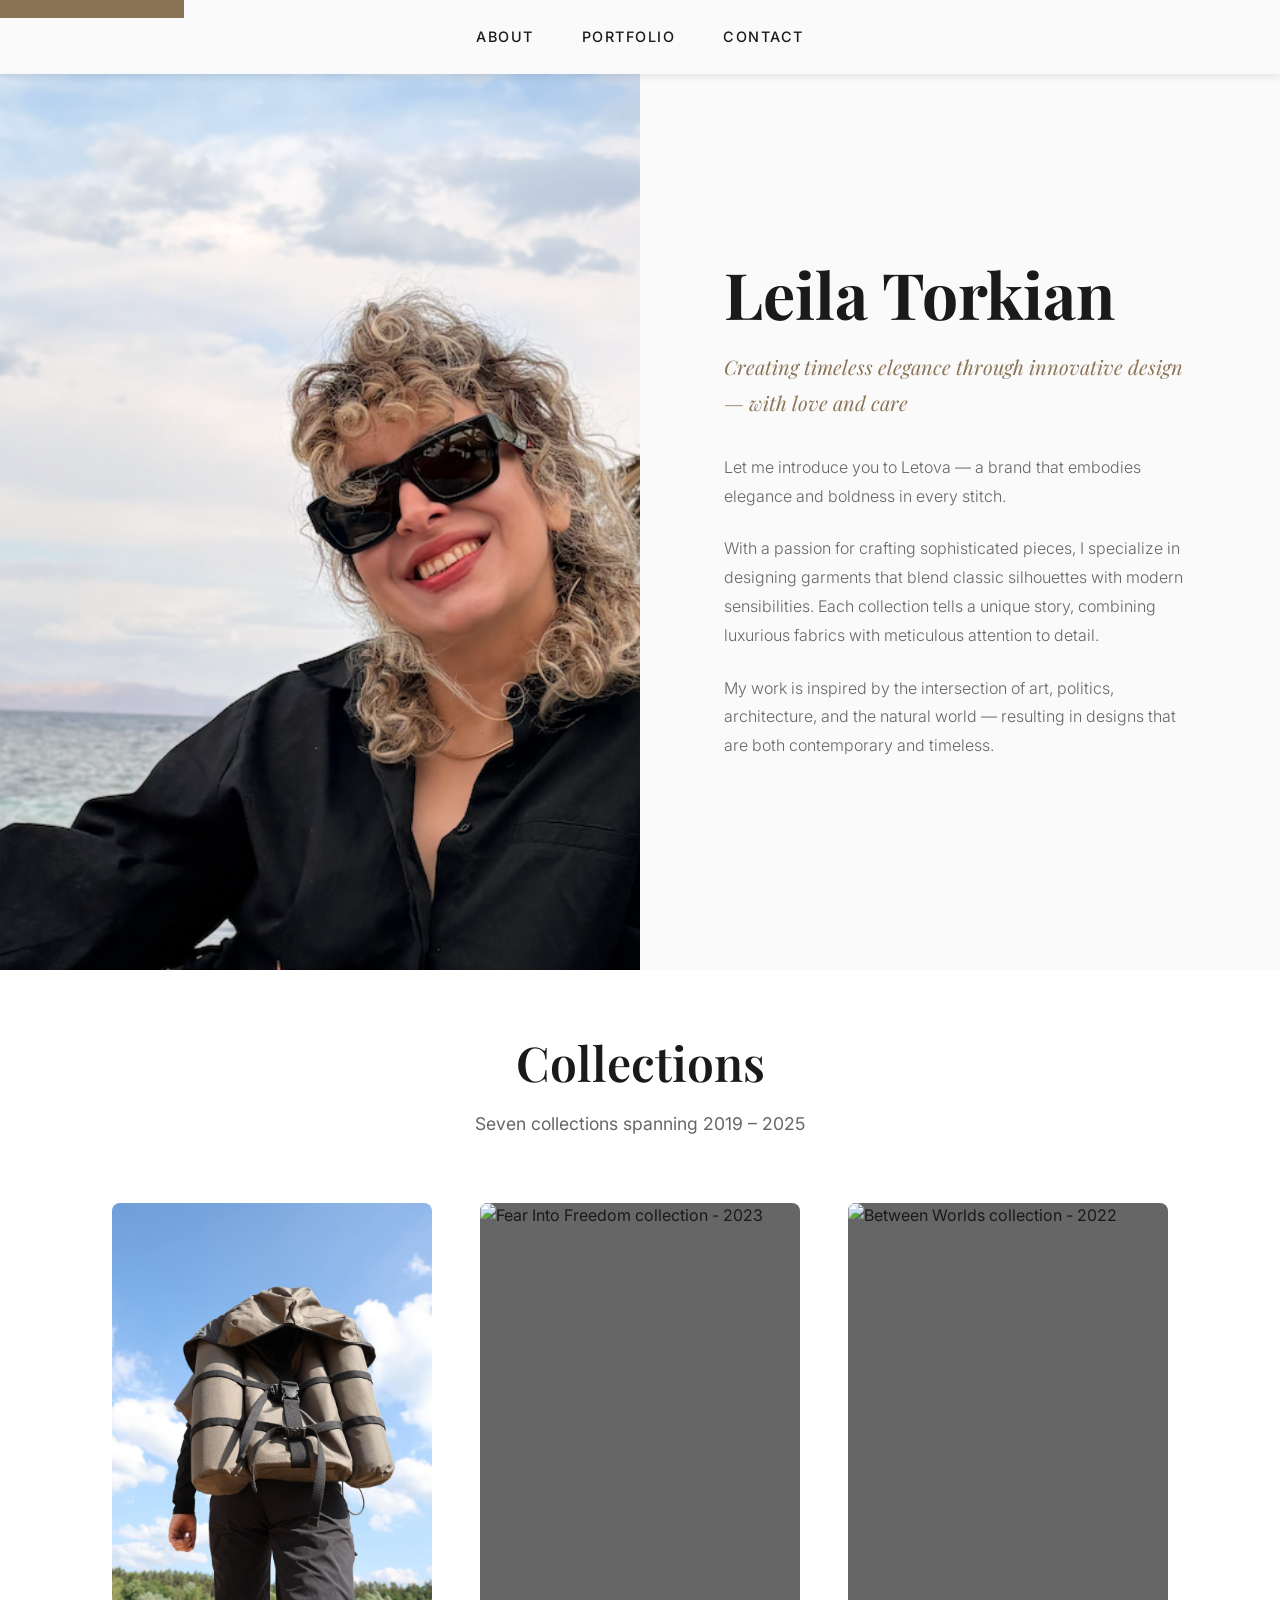
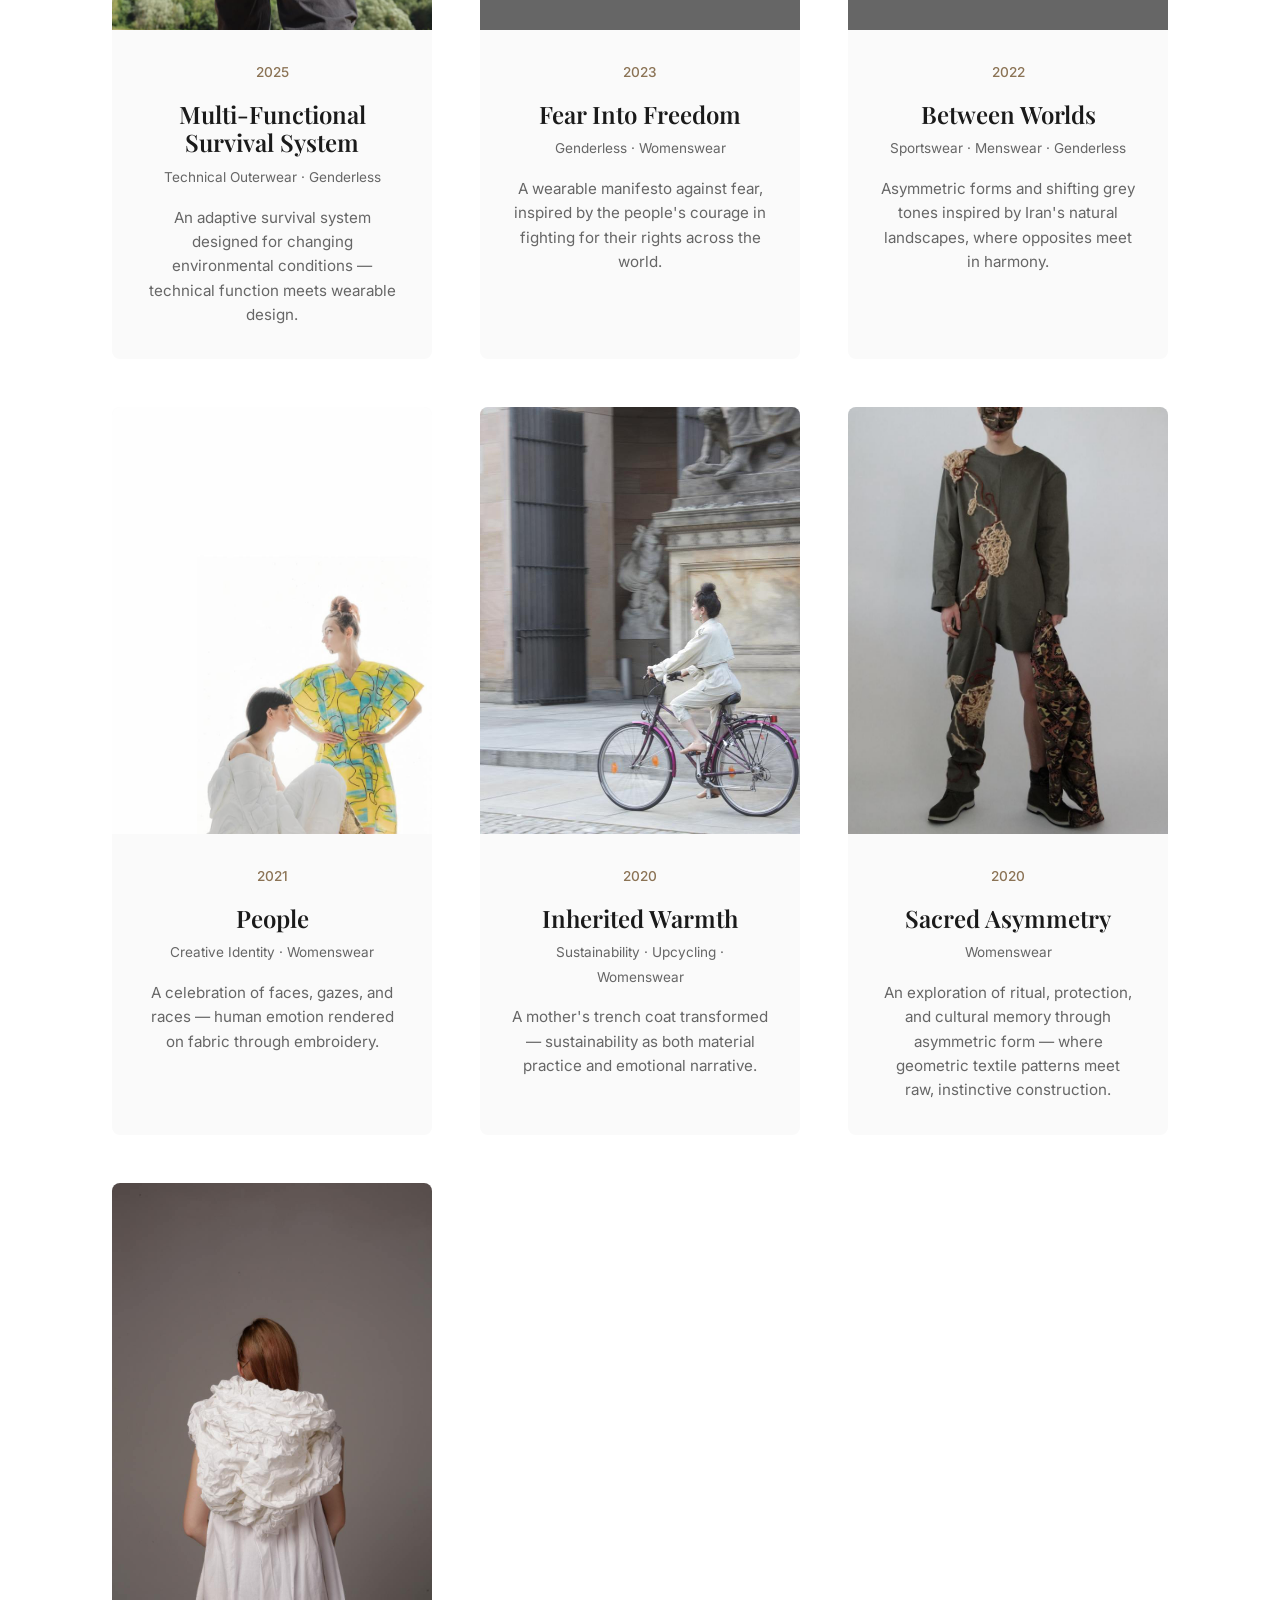
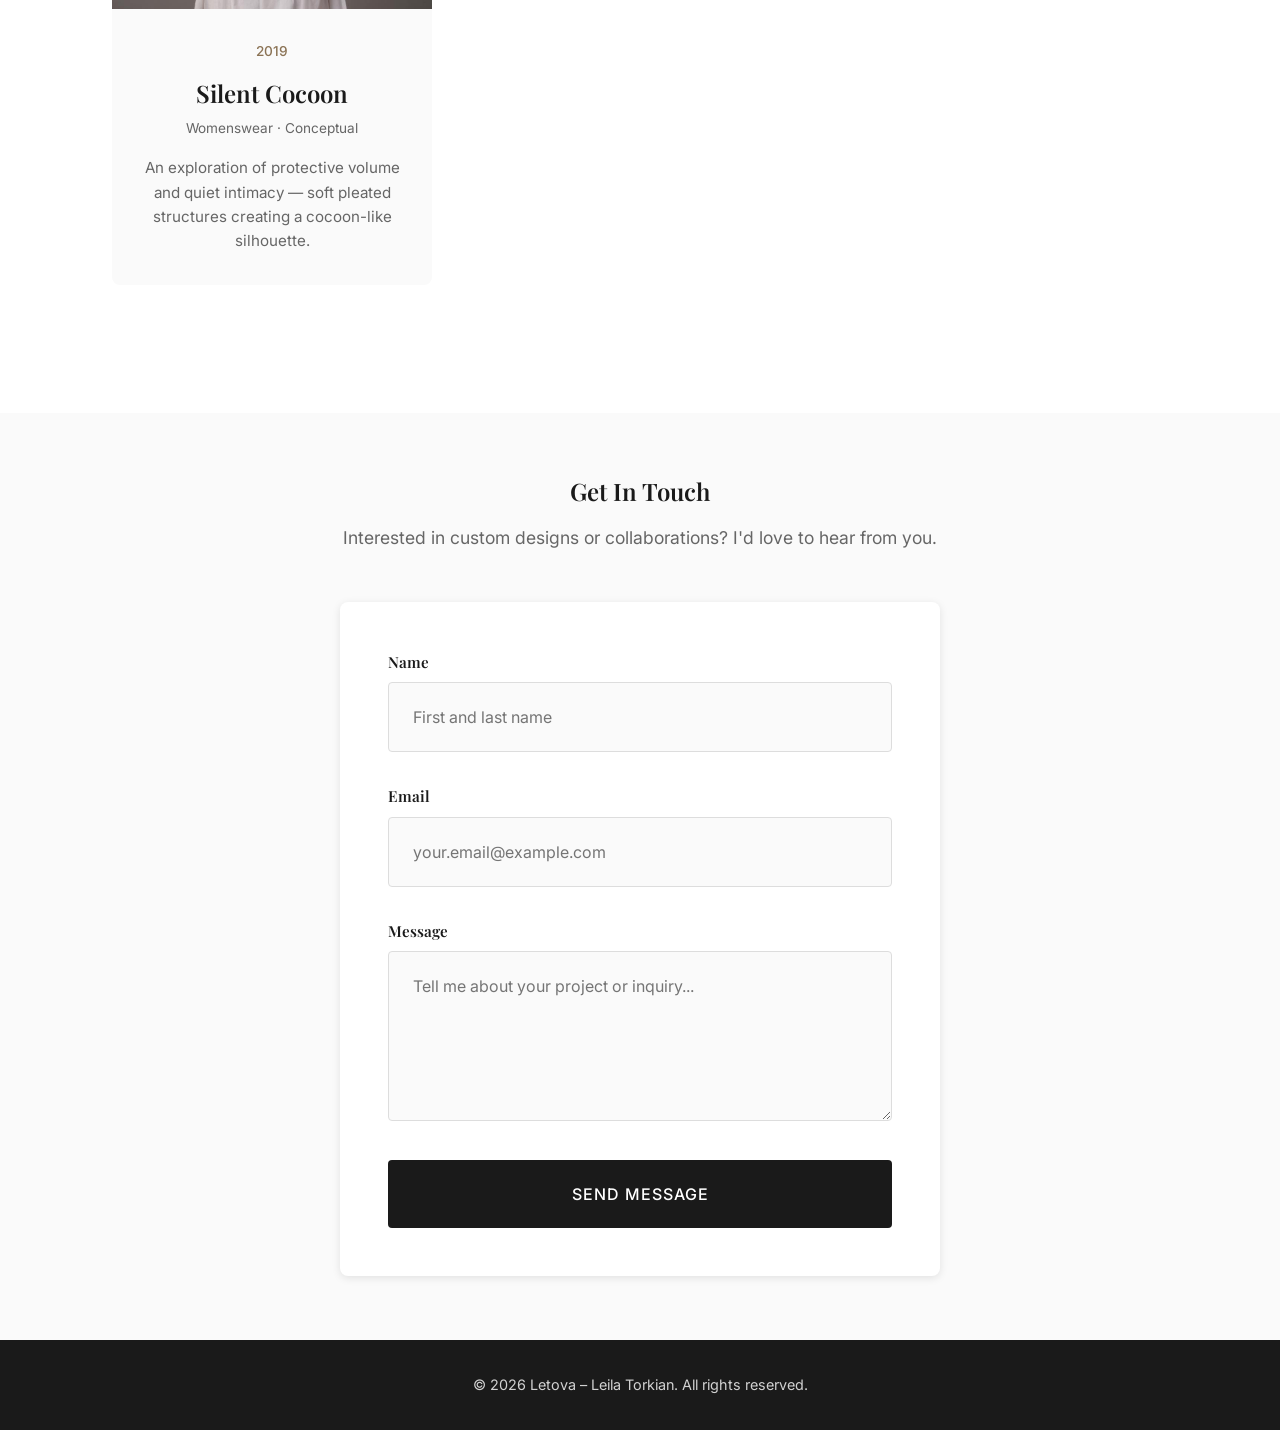
==== index.html @ 8eebf251 "Major portfolio update: reorganize collections, rename Supernormal to Sacred Asymmetry, add nested o" ====
<!DOCTYPE html>
<html lang="en">
<head>
    <meta charset="UTF-8">
    <meta name="viewport" content="width=device-width, initial-scale=1.0">
    <meta name="description" content="Leila Torkian – Fashion designer portfolio showcasing collections from 2019–2023.">
    <title>Letova – Leila Torkian Fashion Portfolio</title>
    <link rel="stylesheet" href="styles.css">
    <link rel="preconnect" href="https://fonts.googleapis.com">
    <link rel="preconnect" href="https://fonts.gstatic.com" crossorigin>
    <link href="https://fonts.googleapis.com/css2?family=Playfair+Display:ital,wght@0,400;0,600;0,700;1,400&family=Inter:wght@300;400;500&display=swap" rel="stylesheet">
</head>
<body>
    <a href="#main-content" class="skip-link">Skip to main content</a>

    <header class="header">
        <nav class="nav" aria-label="Main navigation">
            <ul class="nav-list">
                <li><a href="#about" class="nav-link">About</a></li>
                <li><a href="#portfolio" class="nav-link">Portfolio</a></li>
                <li><a href="#contact" class="nav-link">Contact</a></li>
            </ul>
        </nav>
    </header>

    <main id="main-content">

        <!-- ===== INTRO ===== -->
        <section id="about" class="intro-section">
            <div class="intro-image-container">
                <img src="images/personal-photo.jpeg"
                     alt="Portrait of fashion designer Leila Torkian"
                     class="intro-image">
            </div>
            <div class="intro-content">
                <h1 class="intro-name">Leila Torkian</h1>
                <p class="intro-tagline">Creating timeless elegance through innovative design — with love and care</p>
                <p class="intro-bio">
                    Let me introduce you to Letova — a brand that embodies elegance and boldness in every stitch.
                </p>
                <p class="intro-bio">
                    With a passion for crafting sophisticated pieces, I specialize in designing garments that blend
                    classic silhouettes with modern sensibilities. Each collection tells a unique story, combining
                    luxurious fabrics with meticulous attention to detail.
                </p>
                <p class="intro-bio">
                    My work is inspired by the intersection of art, politics, architecture, and the natural world —
                    resulting in designs that are both contemporary and timeless.
                </p>
            </div>
        </section>

        <!-- ===== PORTFOLIO ===== -->
        <section id="portfolio" class="portfolio-section">
            <div class="container">
                <h2 class="section-title">Collections</h2>
                <p class="section-subtitle">Seven collections spanning 2019 – 2025</p>

                <div class="collections-grid">

                    <!-- COLLECTION CARD 1: Multi-Functional Survival System -->
                    <article class="collection-card" data-collection-id="survival">
                        <div class="collection-card-image-wrapper">
                            <img src="images/fear-outfit6-a.jpg"
                                 alt="Multi-Functional Survival System collection - 2025"
                                 class="collection-card-image">
                            <div class="collection-card-overlay">
                                <button class="collection-view-btn" aria-label="View Multi-Functional Survival System collection">
                                    View Collection
                                </button>
                            </div>
                        </div>
                        <div class="collection-card-info">
                            <div class="collection-card-meta">
                                <span class="collection-card-year">2025</span>
                            </div>
                            <h3 class="collection-card-title">Multi-Functional Survival System</h3>
                            <p class="collection-card-tags">Technical Outerwear · Genderless</p>
                            <p class="collection-card-description">
                                An adaptive survival system designed for changing environmental conditions — technical function meets wearable design.
                            </p>
                        </div>
                    </article>

                    <!-- COLLECTION CARD 2: Fear Into Freedom -->
                    <article class="collection-card" data-collection-id="fear">
                        <div class="collection-card-image-wrapper">
                            <img src="images/fear-outfit1-a.jpg"
                                 alt="Fear Into Freedom collection - 2023"
                                 class="collection-card-image">
                            <div class="collection-card-overlay">
                                <button class="collection-view-btn" aria-label="View Fear Into Freedom collection">
                                    View Collection
                                </button>
                            </div>
                        </div>
                        <div class="collection-card-info">
                            <div class="collection-card-meta">
                                <span class="collection-card-year">2023</span>
                            </div>
                            <h3 class="collection-card-title">Fear Into Freedom</h3>
                            <p class="collection-card-tags">Genderless · Womenswear</p>
                            <p class="collection-card-description">
                                A wearable manifesto against fear, inspired by the people's courage in fighting for their rights across the world.
                            </p>
                        </div>
                    </article>

                    <!-- COLLECTION CARD 3: Between Worlds -->
                    <article class="collection-card" data-collection-id="worlds">
                        <div class="collection-card-image-wrapper">
                            <img src="images/worlds-outfit1-a.jpg"
                                 alt="Between Worlds collection - 2022"
                                 class="collection-card-image">
                            <div class="collection-card-overlay">
                                <button class="collection-view-btn" aria-label="View Between Worlds collection">
                                    View Collection
                                </button>
                            </div>
                        </div>
                        <div class="collection-card-info">
                            <div class="collection-card-meta">
                                <span class="collection-card-year">2022</span>
                            </div>
                            <h3 class="collection-card-title">Between Worlds</h3>
                            <p class="collection-card-tags">Sportswear · Menswear · Genderless</p>
                            <p class="collection-card-description">
                                Asymmetric forms and shifting grey tones inspired by Iran's natural landscapes, where opposites meet in harmony.
                            </p>
                        </div>
                    </article>

                    <!-- COLLECTION CARD 4: People -->
                    <article class="collection-card" data-collection-id="people">
                        <div class="collection-card-image-wrapper">
                            <img src="images/people-outfit1-a.jpg"
                                 alt="People collection - 2021"
                                 class="collection-card-image">
                            <div class="collection-card-overlay">
                                <button class="collection-view-btn" aria-label="View People collection">
                                    View Collection
                                </button>
                            </div>
                        </div>
                        <div class="collection-card-info">
                            <div class="collection-card-meta">
                                <span class="collection-card-year">2021</span>
                            </div>
                            <h3 class="collection-card-title">People</h3>
                            <p class="collection-card-tags">Creative Identity · Womenswear</p>
                            <p class="collection-card-description">
                                A celebration of faces, gazes, and races — human emotion rendered on fabric through embroidery.
                            </p>
                        </div>
                    </article>

                    <!-- COLLECTION CARD 5: Inherited Warmth -->
                    <article class="collection-card" data-collection-id="love">
                        <div class="collection-card-image-wrapper">
                            <img src="images/warmth-outfit1-a.jpg"
                                 alt="Inherited Warmth collection - 2020"
                                 class="collection-card-image">
                            <div class="collection-card-overlay">
                                <button class="collection-view-btn" aria-label="View Inherited Warmth collection">
                                    View Collection
                                </button>
                            </div>
                        </div>
                        <div class="collection-card-info">
                            <div class="collection-card-meta">
                                <span class="collection-card-year">2020</span>
                            </div>
                            <h3 class="collection-card-title">Inherited Warmth</h3>
                            <p class="collection-card-tags">Sustainability · Upcycling · Womenswear</p>
                            <p class="collection-card-description">
                                A mother's trench coat transformed — sustainability as both material practice and emotional narrative.
                            </p>
                        </div>
                    </article>

                    <!-- COLLECTION CARD 6: Sacred Asymmetry -->
                    <article class="collection-card" data-collection-id="sacred">
                        <div class="collection-card-image-wrapper">
                            <img src="images/sacred-outfit1-a.jpg"
                                 alt="Sacred Asymmetry collection - 2019"
                                 class="collection-card-image">
                            <div class="collection-card-overlay">
                                <button class="collection-view-btn" aria-label="View Sacred Asymmetry collection">
                                    View Collection
                                </button>
                            </div>
                        </div>
                        <div class="collection-card-info">
                            <div class="collection-card-meta">
                                <span class="collection-card-year">2020</span>
                            </div>
                            <h3 class="collection-card-title">Sacred Asymmetry</h3>
                            <p class="collection-card-tags">Womenswear</p>
                            <p class="collection-card-description">
                                An exploration of ritual, protection, and cultural memory through asymmetric form — where geometric textile patterns meet raw, instinctive construction.
                            </p>
                        </div>
                    </article>

                    <!-- COLLECTION CARD 7: Silent Cocoon -->
                    <article class="collection-card" data-collection-id="cocoon">
                        <div class="collection-card-image-wrapper">
                            <img src="images/cocoon-outfit1-a.jpg"
                                 alt="Silent Cocoon collection - 2020"
                                 class="collection-card-image">
                            <div class="collection-card-overlay">
                                <button class="collection-view-btn" aria-label="View Silent Cocoon collection">
                                    View Collection
                                </button>
                            </div>
                        </div>
                        <div class="collection-card-info">
                            <div class="collection-card-meta">
                                <span class="collection-card-year">2019</span>
                            </div>
                            <h3 class="collection-card-title">Silent Cocoon</h3>
                            <p class="collection-card-tags">Womenswear · Conceptual</p>
                            <p class="collection-card-description">
                                An exploration of protective volume and quiet intimacy — soft pleated structures creating a cocoon-like silhouette.
                            </p>
                        </div>
                    </article>

                </div>
            </div>
        </section>

        <!-- ===== CONTACT ===== -->
        <section id="contact" class="contact-section">
            <div class="container">
                <h3 class="section-title">Get In Touch</h3>
                <p class="contact-text">
                    Interested in custom designs or collaborations? I'd love to hear from you.
                </p>
                
                <div class="contact-content">
                    <!-- Contact form - To activate: Sign up at formspree.io and replace YOUR_FORM_ID with your form ID -->
                    <form class="contact-form" action="https://formspree.io/f/mbdwkloq" method="POST">
                        <div class="form-group">
                            <label for="name">Name</label>
                            <input 
                                type="text" 
                                id="name" 
                                name="name" 
                                placeholder="First and last name"
                                required>
                        </div>
                        
                        <div class="form-group">
                            <label for="email">Email</label>
                            <input 
                                type="email" 
                                id="email" 
                                name="email" 
                                placeholder="your.email@example.com"
                                required>
                        </div>
                        
                        <div class="form-group">
                            <label for="message">Message</label>
                            <textarea 
                                id="message" 
                                name="message" 
                                rows="6" 
                                placeholder="Tell me about your project or inquiry..."
                                required></textarea>
                        </div>
                        
                        <button type="submit" class="contact-button">Send Message</button>
                    </form>
                </div>
            </div>
        </section>
    </main>

    <footer class="footer">
        <p class="footer-text">&copy; 2026 Letova – Leila Torkian. All rights reserved.</p>
    </footer>

    <!-- Collection Modal -->
    <dialog id="collection-modal" class="collection-modal" aria-labelledby="collection-modal-title">
        <div class="collection-modal-content">
            <button class="collection-modal-close" aria-label="Close collection">&times;</button>
            
            <div class="collection-modal-header">
                <h2 id="collection-modal-title" class="collection-modal-title"></h2>
                <p id="collection-modal-tags" class="collection-modal-tags"></p>
                <p id="collection-modal-description" class="collection-modal-description"></p>
            </div>

            <div id="collection-modal-gallery" class="collection-modal-gallery">
                <!-- Outfits will be dynamically inserted here -->
            </div>
        </div>
    </dialog>

    <!-- Outfit Detail Modal -->
    <dialog id="outfit-modal" class="outfit-modal" aria-labelledby="outfit-modal-title">
        <div class="outfit-modal-content">
            <button class="outfit-modal-close" aria-label="Close outfit details">&times;</button>
            
            <!-- Navigation arrows (only visible in outfit detail view) -->
            <button class="outfit-nav-btn outfit-nav-prev" aria-label="Previous outfit">‹</button>
            <button class="outfit-nav-btn outfit-nav-next" aria-label="Next outfit">›</button>
            
            <div class="outfit-modal-image-container">
                <img id="outfit-modal-image" src="" alt="" class="outfit-modal-image">
            </div>
            <div class="outfit-modal-info">
                <h3 id="outfit-modal-title" class="outfit-modal-title"></h3>
                <p id="outfit-modal-meta" class="outfit-modal-meta"></p>
                <p id="outfit-modal-description" class="outfit-modal-description"></p>
            </div>
        </div>
    </dialog>

    <script src="script.js"></script>
</body>
</html>
---- styles.css ----
/* ===========================
   CSS Reset & Base Styles
   =========================== */

* {
    margin: 0;
    padding: 0;
    box-sizing: border-box;
}

:root {
    /* Color Palette */
    --color-background: #FAFAFA;
    --color-text-primary: #1A1A1A;
    --color-text-secondary: #666666;
    --color-accent: #8B7355;
    --color-white: #FFFFFF;
    --color-overlay: rgba(0, 0, 0, 0.6);
    
    /* Typography */
    --font-heading: 'Playfair Display', serif;
    --font-body: 'Inter', sans-serif;
    
    /* Spacing */
    --spacing-xs: 0.5rem;
    --spacing-sm: 1rem;
    --spacing-md: 1.5rem;
    --spacing-lg: 2rem;
    --spacing-xl: 3rem;
    --spacing-xxl: 4rem;
    
    /* Transitions */
    --transition-fast: 0.2s ease;
    --transition-medium: 0.3s ease;
    --transition-slow: 0.5s ease;
    
    /* Shadows */
    --shadow-sm: 0 2px 8px rgba(0, 0, 0, 0.1);
    --shadow-md: 0 4px 16px rgba(0, 0, 0, 0.12);
    --shadow-lg: 0 8px 32px rgba(0, 0, 0, 0.15);
}

html {
    scroll-behavior: smooth;
    font-size: 16px;
}

body {
    font-family: var(--font-body);
    color: var(--color-text-primary);
    background-color: var(--color-background);
    line-height: 1.6;
    -webkit-font-smoothing: antialiased;
    -moz-osx-font-smoothing: grayscale;
}

/* ===========================
   Typography
   =========================== */

h1, h2, h3 {
    font-family: var(--font-heading);
    font-weight: 600;
    line-height: 1.2;
}

h1 {
    font-size: clamp(2.5rem, 5vw, 4rem);
}

h2 {
    font-size: clamp(2rem, 4vw, 3rem);
}

h3 {
    font-size: clamp(1.25rem, 2vw, 1.5rem);
}

p {
    font-size: 1rem;
    line-height: 1.8;
}

/* ===========================
   Accessibility
   =========================== */

.skip-link {
    position: absolute;
    top: -40px;
    left: 0;
    background: var(--color-accent);
    color: var(--color-white);
    padding: var(--spacing-sm);
    text-decoration: none;
    z-index: 100;
}

.skip-link:focus {
    top: 0;
}

/* Focus styles */
a:focus,
button:focus {
    outline: 3px solid var(--color-accent);
    outline-offset: 2px;
}

/* ===========================
   Header & Navigation
   =========================== */

.header {
    position: fixed;
    top: 0;
    left: 0;
    right: 0;
    background: rgba(250, 250, 250, 0.95);
    backdrop-filter: blur(10px);
    z-index: 50;
    padding: var(--spacing-md) var(--spacing-lg);
    box-shadow: var(--shadow-sm);
}

.nav {
    max-width: 1400px;
    margin: 0 auto;
}

.nav-list {
    list-style: none;
    display: flex;
    justify-content: center;
    gap: var(--spacing-xl);
}

.nav-link {
    font-family: var(--font-body);
    font-size: 0.9rem;
    font-weight: 500;
    text-transform: uppercase;
    letter-spacing: 1.5px;
    text-decoration: none;
    color: var(--color-text-primary);
    transition: color var(--transition-fast);
    position: relative;
}

.nav-link::after {
    content: '';
    position: absolute;
    bottom: -4px;
    left: 0;
    width: 0;
    height: 2px;
    background: var(--color-accent);
    transition: width var(--transition-medium);
}

.nav-link:hover,
.nav-link:focus {
    color: var(--color-accent);
}

.nav-link:hover::after {
    width: 100%;
}

/* ===========================
   Intro Section
   =========================== */

.intro-section {
    min-height: 100vh;
    display: grid;
    grid-template-columns: 1fr 1fr;
    margin-top: 70px;
}

.intro-image-container {
    position: relative;
    overflow: hidden;
    background: var(--color-text-secondary);
}

.intro-image {
    width: 100%;
    height: 100%;
    object-fit: cover;
    object-position: center;
    display: block;
}

.intro-content {
    display: flex;
    flex-direction: column;
    justify-content: center;
    padding: var(--spacing-xxl);
    max-width: 600px;
    margin: 0 auto;
}

.intro-name {
    font-weight: 700;
    margin-bottom: var(--spacing-sm);
    color: var(--color-text-primary);
}

.intro-tagline {
    font-family: var(--font-heading);
    font-size: 1.25rem;
    font-style: italic;
    color: var(--color-accent);
    margin-bottom: var(--spacing-lg);
}

.intro-bio {
    color: var(--color-text-secondary);
    margin-bottom: var(--spacing-md);
    font-weight: 300;
}

/* ===========================
   Portfolio Section
   =========================== */

.portfolio-section {
    padding: var(--spacing-xxl) var(--spacing-lg);
    background: var(--color-white);
}

.container {
    max-width: 1400px;
    margin: 0 auto;
}

.section-title {
    text-align: center;
    margin-bottom: var(--spacing-sm);
}

.section-subtitle {
    text-align: center;
    color: var(--color-text-secondary);
    font-size: 1.1rem;
    margin-bottom: var(--spacing-xxl);
}

/* ===========================
   Collections Grid (Main Page)
   =========================== */

.collections-grid {
    display: grid;
    grid-template-columns: repeat(auto-fit, minmax(320px, 320px));
    gap: var(--spacing-xl);
    margin-bottom: var(--spacing-xxl);
    justify-content: center;
    align-items: start;
}

/* Collection Card */
.collection-card {
    background: var(--color-background);
    border-radius: 8px;
    overflow: hidden;
    transition: transform var(--transition-medium), box-shadow var(--transition-medium);
    cursor: pointer;
    width: 100%;
    height: 100%;
    transform-origin: center center;
    display: flex;
    flex-direction: column;
}

.collection-card:hover {
    transform: translateY(-8px) scale(1.02);
    box-shadow: var(--shadow-lg);
}

.collection-card-image-wrapper {
    position: relative;
    aspect-ratio: 3 / 4;  /* Portrait aspect ratio for fashion photos */
    overflow: hidden;
    background: var(--color-text-secondary);
}

.collection-card-image {
    width: 100%;
    height: 100%;
    object-fit: cover;
    object-position: center;
    transition: transform var(--transition-slow);
}

.collection-card:hover .collection-card-image {
    transform: scale(1.05);
}

.collection-card-overlay {
    position: absolute;
    inset: 0;
    background: var(--color-overlay);
    display: flex;
    align-items: center;
    justify-content: center;
    opacity: 0;
    transition: opacity var(--transition-medium);
}

.collection-card:hover .collection-card-overlay {
    opacity: 1;
}

.collection-view-btn {
    background: var(--color-white);
    color: var(--color-text-primary);
    border: none;
    padding: var(--spacing-sm) var(--spacing-lg);
    font-family: var(--font-body);
    font-size: 0.9rem;
    font-weight: 500;
    text-transform: uppercase;
    letter-spacing: 1px;
    cursor: pointer;
    border-radius: 4px;
    transition: all var(--transition-fast);
}

.collection-view-btn:hover,
.collection-view-btn:focus {
    background: var(--color-accent);
    color: var(--color-white);
    transform: scale(1.05);
}

.collection-card-info {
    padding: var(--spacing-lg);
    text-align: center;
    flex-grow: 1;
    display: flex;
    flex-direction: column;
}

.collection-card-meta {
    display: flex;
    justify-content: center;
    align-items: center;
    margin-bottom: var(--spacing-sm);
    font-size: 0.85rem;
    color: var(--color-accent);
    font-weight: 500;
}

.collection-card-title {
    margin-bottom: var(--spacing-xs);
    color: var(--color-text-primary);
    word-wrap: break-word;
}

.collection-card-tags {
    font-size: 0.85rem;
    color: var(--color-text-secondary);
    margin-bottom: var(--spacing-sm);
}

.collection-card-description {
    color: var(--color-text-secondary);
    font-size: 0.95rem;
    line-height: 1.6;
    word-wrap: break-word;
}

/* ===========================
   Collection Modal
   =========================== */

.collection-modal {
    border: none;
    padding: 0;
    width: 95vw;
    max-width: 1400px;
    max-height: 90vh;
    background: var(--color-white);
    border-radius: 12px;
    box-shadow: var(--shadow-lg);
    overflow: hidden;
}

.collection-modal::backdrop {
    background: rgba(0, 0, 0, 0.85);
    backdrop-filter: blur(4px);
}

.collection-modal-content {
    position: relative;
    max-height: 90vh;
    overflow-y: auto;
    padding: var(--spacing-xl);
}

.collection-modal-close {
    position: sticky;
    top: var(--spacing-md);
    right: var(--spacing-md);
    float: right;
    background: var(--color-white);
    border: none;
    width: 44px;
    height: 44px;
    border-radius: 50%;
    font-size: 1.75rem;
    cursor: pointer;
    display: flex;
    align-items: center;
    justify-content: center;
    z-index: 100;
    transition: all var(--transition-fast);
    box-shadow: var(--shadow-md);
}

.collection-modal-close:hover,
.collection-modal-close:focus {
    background: var(--color-accent);
    color: var(--color-white);
    transform: rotate(90deg);
}

.collection-modal-header {
    margin-bottom: var(--spacing-xl);
    clear: both;
    text-align: center;
    word-wrap: break-word;
    overflow-wrap: break-word;
}

.collection-modal-title {
    margin-bottom: var(--spacing-sm);
    font-size: clamp(1.75rem, 4vw, 2.5rem);
    word-wrap: break-word;
}

.collection-modal-tags {
    font-size: 0.9rem;
    color: var(--color-text-secondary);
    margin-bottom: var(--spacing-md);
}

.collection-modal-description {
    color: var(--color-text-secondary);
    line-height: 1.8;
    max-width: 800px;
    margin: 0 auto;
    word-wrap: break-word;
}

/* Gallery inside modal */
.collection-modal-gallery {
    display: grid;
    grid-template-columns: repeat(auto-fit, minmax(250px, 250px));
    gap: var(--spacing-lg);
    justify-content: center;
    align-items: start;
}

.modal-outfit-card {
    background: var(--color-background);
    border-radius: 8px;
    overflow: hidden;
    transition: transform var(--transition-medium), box-shadow var(--transition-medium);
    cursor: pointer;
    width: 100%;
    height: 100%;
    transform-origin: center center;
    display: flex;
    flex-direction: column;
}

.modal-outfit-card:hover {
    transform: scale(1.05);
    box-shadow: var(--shadow-md);
}

.modal-outfit-image-wrapper {
    position: relative;
    aspect-ratio: 3 / 4;  /* Portrait aspect ratio */
    overflow: hidden;
    background: var(--color-text-secondary);
    flex-shrink: 0;
}

.modal-outfit-image {
    width: 100%;
    height: 100%;
    object-fit: cover;
    object-position: center;
}

.modal-outfit-info {
    padding: var(--spacing-md);
    text-align: center;
    flex-grow: 1;
    display: flex;
    flex-direction: column;
}

.modal-outfit-title {
    font-size: 1.1rem;
    margin-bottom: var(--spacing-xs);
    font-family: var(--font-heading);
}

.modal-outfit-title:empty {
    display: none;
    margin: 0;
}

.modal-outfit-meta {
    font-size: 0.95rem;
    color: var(--color-accent);
    margin-bottom: var(--spacing-sm);
    font-weight: 600;
    font-style: italic;
    word-wrap: break-word;
}

.modal-outfit-description {
    font-size: 0.9rem;
    color: var(--color-text-secondary);
    line-height: 1.6;
}

/* Sub-outfit card styling */
.sub-outfit-card .modal-outfit-info {
    padding: var(--spacing-md);
}

.sub-outfit-card .modal-outfit-title {
    font-size: 1.2rem;
    color: var(--color-accent);
    font-weight: 600;
}

/* Back button for sub-outfit navigation */
.back-to-collection-btn {
    grid-column: 1 / -1;
    padding: var(--spacing-md) var(--spacing-lg);
    background: var(--color-accent);
    color: var(--color-white);
    border: none;
    border-radius: 8px;
    font-size: 1rem;
    font-weight: 600;
    cursor: pointer;
    transition: background var(--transition-medium), transform var(--transition-fast);
    font-family: var(--font-body);
    margin-bottom: var(--spacing-md);
    display: flex;
    align-items: center;
    justify-content: center;
    gap: var(--spacing-sm);
}

.back-to-collection-btn:hover {
    background: #6F5A44;
    transform: translateX(-4px);
}

.back-to-collection-btn:active {
    transform: translateX(-2px);
}

/* ===========================
   Outfit Detail Modal
   =========================== */

.outfit-modal {
    border: none;
    padding: 0;
    width: 90vw;
    max-width: 1200px;
    max-height: 90vh;
    background: var(--color-white);
    border-radius: 8px;
    box-shadow: var(--shadow-lg);
}

.outfit-modal::backdrop {
    background: rgba(0, 0, 0, 0.85);
    backdrop-filter: blur(4px);
}

.outfit-modal-content {
    position: relative;
    display: grid;
    grid-template-columns: 1.5fr 1fr;
    max-height: 90vh;
    height: 100%;
}

.outfit-modal-close {
    position: absolute;
    top: var(--spacing-md);
    right: var(--spacing-md);
    background: var(--color-white);
    border: none;
    width: 44px;
    height: 44px;
    border-radius: 50%;
    font-size: 1.75rem;
    cursor: pointer;
    display: flex;
    align-items: center;
    justify-content: center;
    z-index: 100;
    transition: all var(--transition-fast);
    box-shadow: var(--shadow-md);
}

.outfit-modal-close:hover,
.outfit-modal-close:focus {
    background: var(--color-accent);
    color: var(--color-white);
    transform: rotate(90deg);
}

.outfit-modal-image-container {
    background: var(--color-text-secondary);
    display: flex;
    align-items: center;
    justify-content: center;
    overflow: hidden;
}

.outfit-modal-image {
    width: 100%;
    height: 100%;
    object-fit: contain;
}

.outfit-modal-info {
    padding: var(--spacing-xl);
    display: flex;
    flex-direction: column;
    justify-content: center;
    overflow-y: auto;
    text-align: center;
    word-wrap: break-word;
    overflow-wrap: break-word;
}

.outfit-modal-title {
    margin-bottom: var(--spacing-sm);
    font-size: clamp(1.5rem, 3vw, 1.75rem);
    word-wrap: break-word;
}

.outfit-modal-title:empty {
    display: none;
    margin: 0;
}

.outfit-modal-meta {
    color: var(--color-accent);
    font-size: clamp(1rem, 2vw, 1.1rem);
    font-weight: 600;
    font-style: italic;
    margin-bottom: var(--spacing-md);
    word-wrap: break-word;
}

.outfit-modal-description {
    color: var(--color-text-secondary);
    line-height: 1.8;
    font-size: 1rem;
    word-wrap: break-word;
    overflow-wrap: break-word;
}

/* Outfit navigation arrows */
.outfit-nav-btn {
    position: absolute;
    top: 50%;
    transform: translateY(-50%);
    background: var(--color-white);
    border: none;
    width: 50px;
    height: 50px;
    border-radius: 50%;
    font-size: 2rem;
    cursor: pointer;
    display: flex;
    align-items: center;
    justify-content: center;
    z-index: 11;
    transition: all var(--transition-fast);
    box-shadow: var(--shadow-md);
    color: var(--color-text-primary);
    opacity: 0.8;
}

.outfit-nav-btn:hover,
.outfit-nav-btn:focus {
    background: var(--color-accent);
    color: var(--color-white);
    opacity: 1;
    transform: translateY(-50%) scale(1.1);
}

.outfit-nav-btn:disabled {
    opacity: 0.3;
    cursor: not-allowed;
}

.outfit-nav-btn:disabled:hover {
    background: var(--color-white);
    color: var(--color-text-primary);
    transform: translateY(-50%);
}

.outfit-nav-prev {
    left: var(--spacing-lg);
}

.outfit-nav-next {
    right: var(--spacing-lg);
}

/* ===========================
   Contact Section
   =========================== */

.contact-section {
    padding: var(--spacing-xxl) var(--spacing-lg);
    background: var(--color-background);
    text-align: center;
}

.contact-text {
    color: var(--color-text-secondary);
    font-size: 1.1rem;
    margin-bottom: var(--spacing-xl);
    max-width: 600px;
    margin-left: auto;
    margin-right: auto;
}

.contact-content {
    max-width: 600px;
    margin: 0 auto;
}

.contact-form {
    background: var(--color-white);
    padding: var(--spacing-xl);
    border-radius: 8px;
    box-shadow: var(--shadow-sm);
}

.form-group {
    margin-bottom: var(--spacing-lg);
    text-align: left;
}

.form-group label {
    display: block;
    font-family: var(--font-heading);
    font-size: 0.95rem;
    font-weight: 600;
    color: var(--color-text-primary);
    margin-bottom: var(--spacing-xs);
}

.form-group input,
.form-group textarea {
    width: 100%;
    padding: var(--spacing-md);
    font-family: var(--font-body);
    font-size: 1rem;
    color: var(--color-text-primary);
    background: var(--color-background);
    border: 1px solid #ddd;
    border-radius: 4px;
    transition: border-color var(--transition-fast), box-shadow var(--transition-fast);
}

.form-group input:focus,
.form-group textarea:focus {
    outline: none;
    border-color: var(--color-accent);
    box-shadow: 0 0 0 3px rgba(139, 115, 85, 0.1);
}

.form-group textarea {
    resize: vertical;
    min-height: 120px;
}

.contact-button {
    display: inline-block;
    background: var(--color-text-primary);
    color: var(--color-white);
    padding: var(--spacing-md) var(--spacing-xl);
    text-decoration: none;
    font-family: var(--font-body);
    font-size: 1rem;
    font-weight: 500;
    text-transform: uppercase;
    letter-spacing: 1px;
    border-radius: 4px;
    border: none;
    cursor: pointer;
    transition: all var(--transition-medium);
    width: 100%;
}

.contact-button:hover,
.contact-button:focus {
    background: var(--color-accent);
    transform: translateY(-2px);
    box-shadow: var(--shadow-md);
}

/* ===========================
   Footer
   =========================== */

.footer {
    background: var(--color-text-primary);
    color: var(--color-white);
    text-align: center;
    padding: var(--spacing-lg);
}

.footer-text {
    font-size: 0.9rem;
    opacity: 0.8;
}

/* ===========================
   Responsive Design
   =========================== */

/* Tablet */
@media (max-width: 1024px) {
    :root {
        --spacing-xl: 2.5rem;
        --spacing-xxl: 3rem;
    }
    
    .intro-content {
        padding: var(--spacing-xl);
    }
    
    .collections-grid {
        grid-template-columns: repeat(auto-fill, minmax(280px, 1fr));
        gap: var(--spacing-lg);
        justify-items: center;
    }
    
    .collection-modal-gallery {
        grid-template-columns: repeat(auto-fill, minmax(220px, 1fr));
        justify-items: center;
    }
    
    .outfit-modal-content {
        grid-template-columns: 1fr;
    }
    
    .outfit-modal-image-container {
        max-height: 50vh;
    }
}

/* Mobile */
@media (max-width: 768px) {
    :root {
        --spacing-lg: 1.5rem;
        --spacing-xl: 2rem;
        --spacing-xxl: 2.5rem;
    }
    
    .header {
        padding: var(--spacing-sm) var(--spacing-md);
    }
    
    .nav-list {
        gap: var(--spacing-md);
    }
    
    .nav-link {
        font-size: 0.8rem;
    }
    
    .intro-section {
        grid-template-columns: 1fr;
        margin-top: 60px;
    }
    
    .intro-image-container {
        min-height: 50vh;
    }
    
    .intro-content {
        padding: var(--spacing-lg);
    }
    
    .portfolio-section {
        padding: var(--spacing-xl) var(--spacing-md);
    }
    
    .collections-grid {
        grid-template-columns: 1fr;
        gap: var(--spacing-lg);
        justify-items: center;
    }
    
    .contact-section {
        padding: var(--spacing-xl) var(--spacing-md);
    }
    
    .contact-form {
        padding: var(--spacing-lg);
    }
    
    .form-group input,
    .form-group textarea {
        padding: var(--spacing-sm);
    }
    
    .collection-modal {
        max-width: 100vw;
        max-height: 100vh;
        border-radius: 0;
    }
    
    .collection-modal-content {
        padding: var(--spacing-lg);
    }
    
    .collection-modal-gallery {
        grid-template-columns: 1fr;
        justify-items: center;
    }
    
    .outfit-modal-content {
        grid-template-columns: 1fr;
    }
    
    .outfit-modal-image-container {
        max-height: 50vh;
    }
    
    .outfit-modal-info {
        padding: var(--spacing-lg);
    }
    
    .outfit-modal {
        max-width: 95vw;
        max-height: 95vh;
    }
    
    .outfit-nav-btn {
        width: 40px;
        height: 40px;
        font-size: 1.5rem;
    }
    
    .outfit-nav-prev {
        left: var(--spacing-sm);
    }
    
    .outfit-nav-next {
        right: var(--spacing-sm);
    }
}

/* Small Mobile */
@media (max-width: 480px) {
    .nav-list {
        gap: var(--spacing-sm);
    }
    
    .nav-link {
        font-size: 0.75rem;
        letter-spacing: 1px;
    }
    
    .intro-content {
        padding: var(--spacing-md);
    }
    
    .collection-card-info,
    .modal-outfit-info {
        padding: var(--spacing-md);
    }
    
    .outfit-modal-info {
        padding: var(--spacing-md);
    }
    
    .outfit-modal-image-container {
        max-height: 40vh;
    }
    
    .outfit-nav-btn {
        width: 35px;
        height: 35px;
        font-size: 1.3rem;
    }
}

/* Reduced Motion */
@media (prefers-reduced-motion: reduce) {
    * {
        animation-duration: 0.01ms !important;
        animation-iteration-count: 1 !important;
        transition-duration: 0.01ms !important;
    }
    
    html {
        scroll-behavior: auto;
    }
}
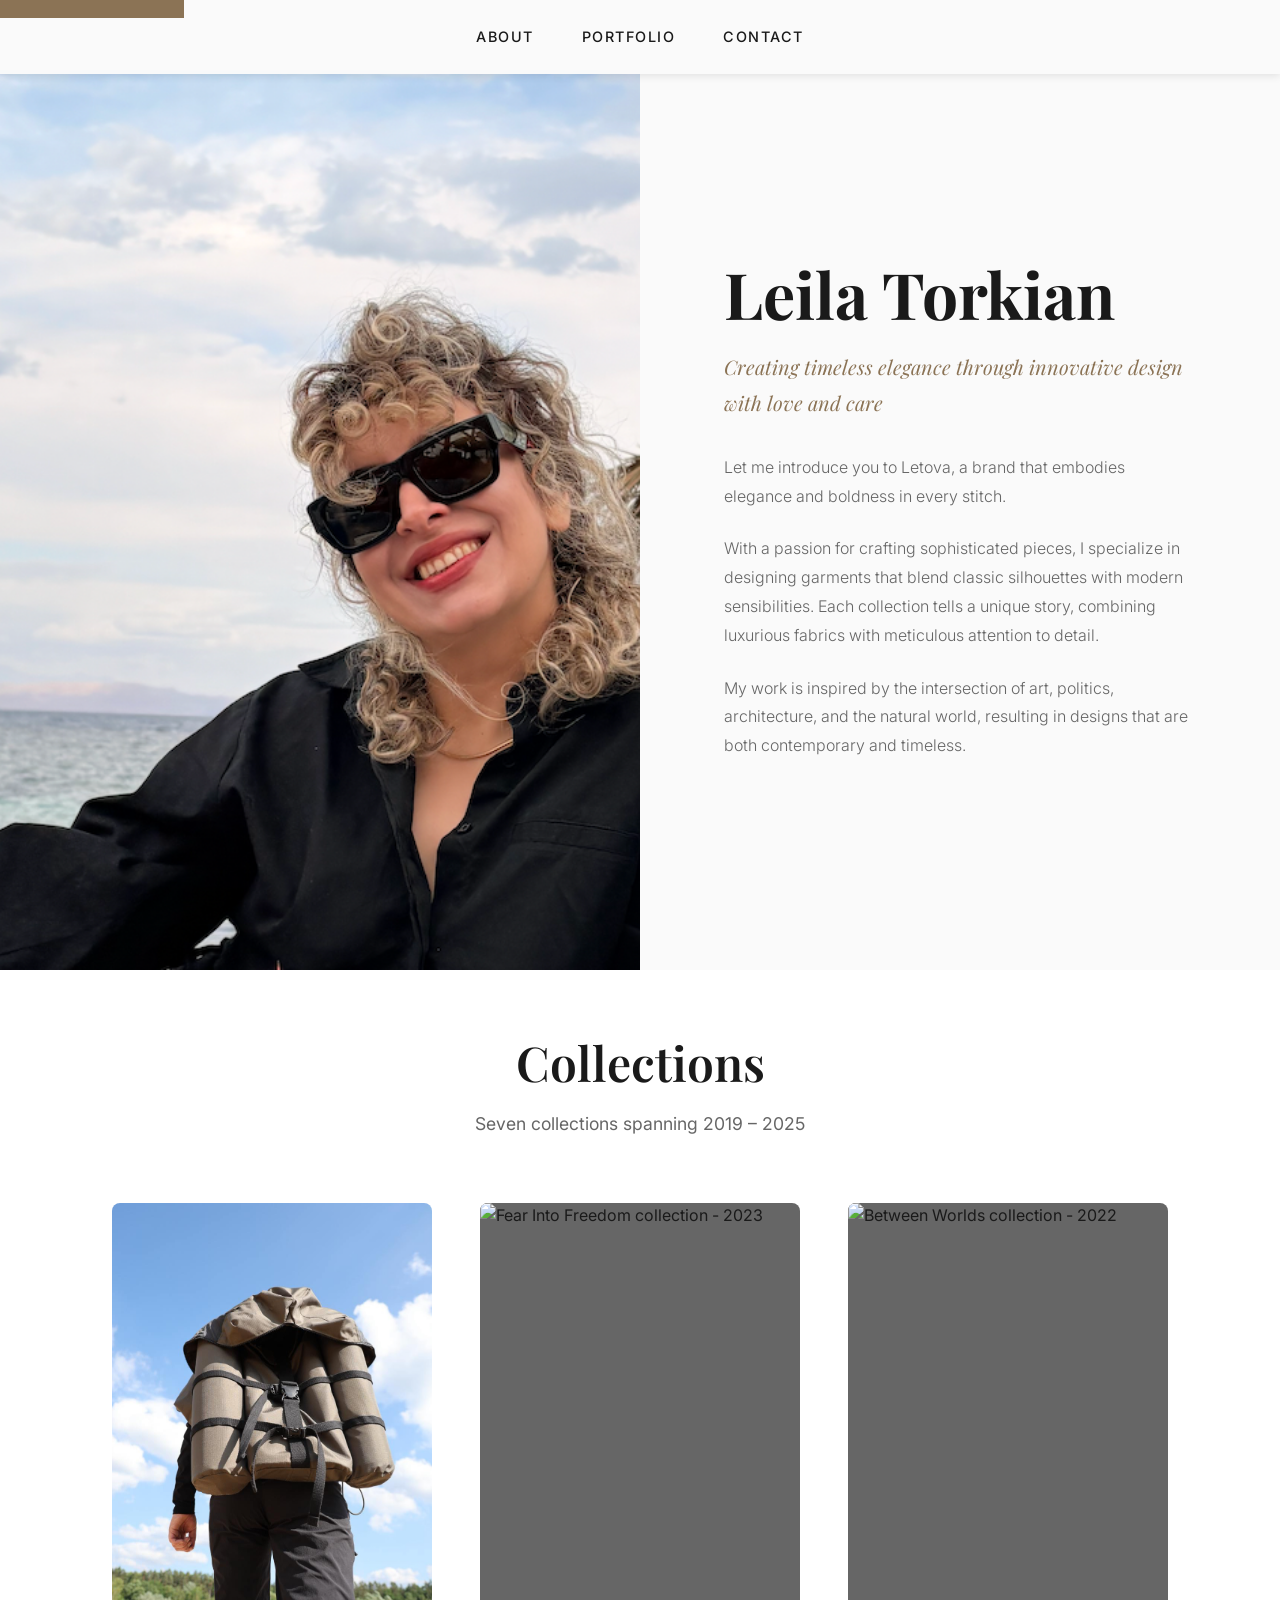
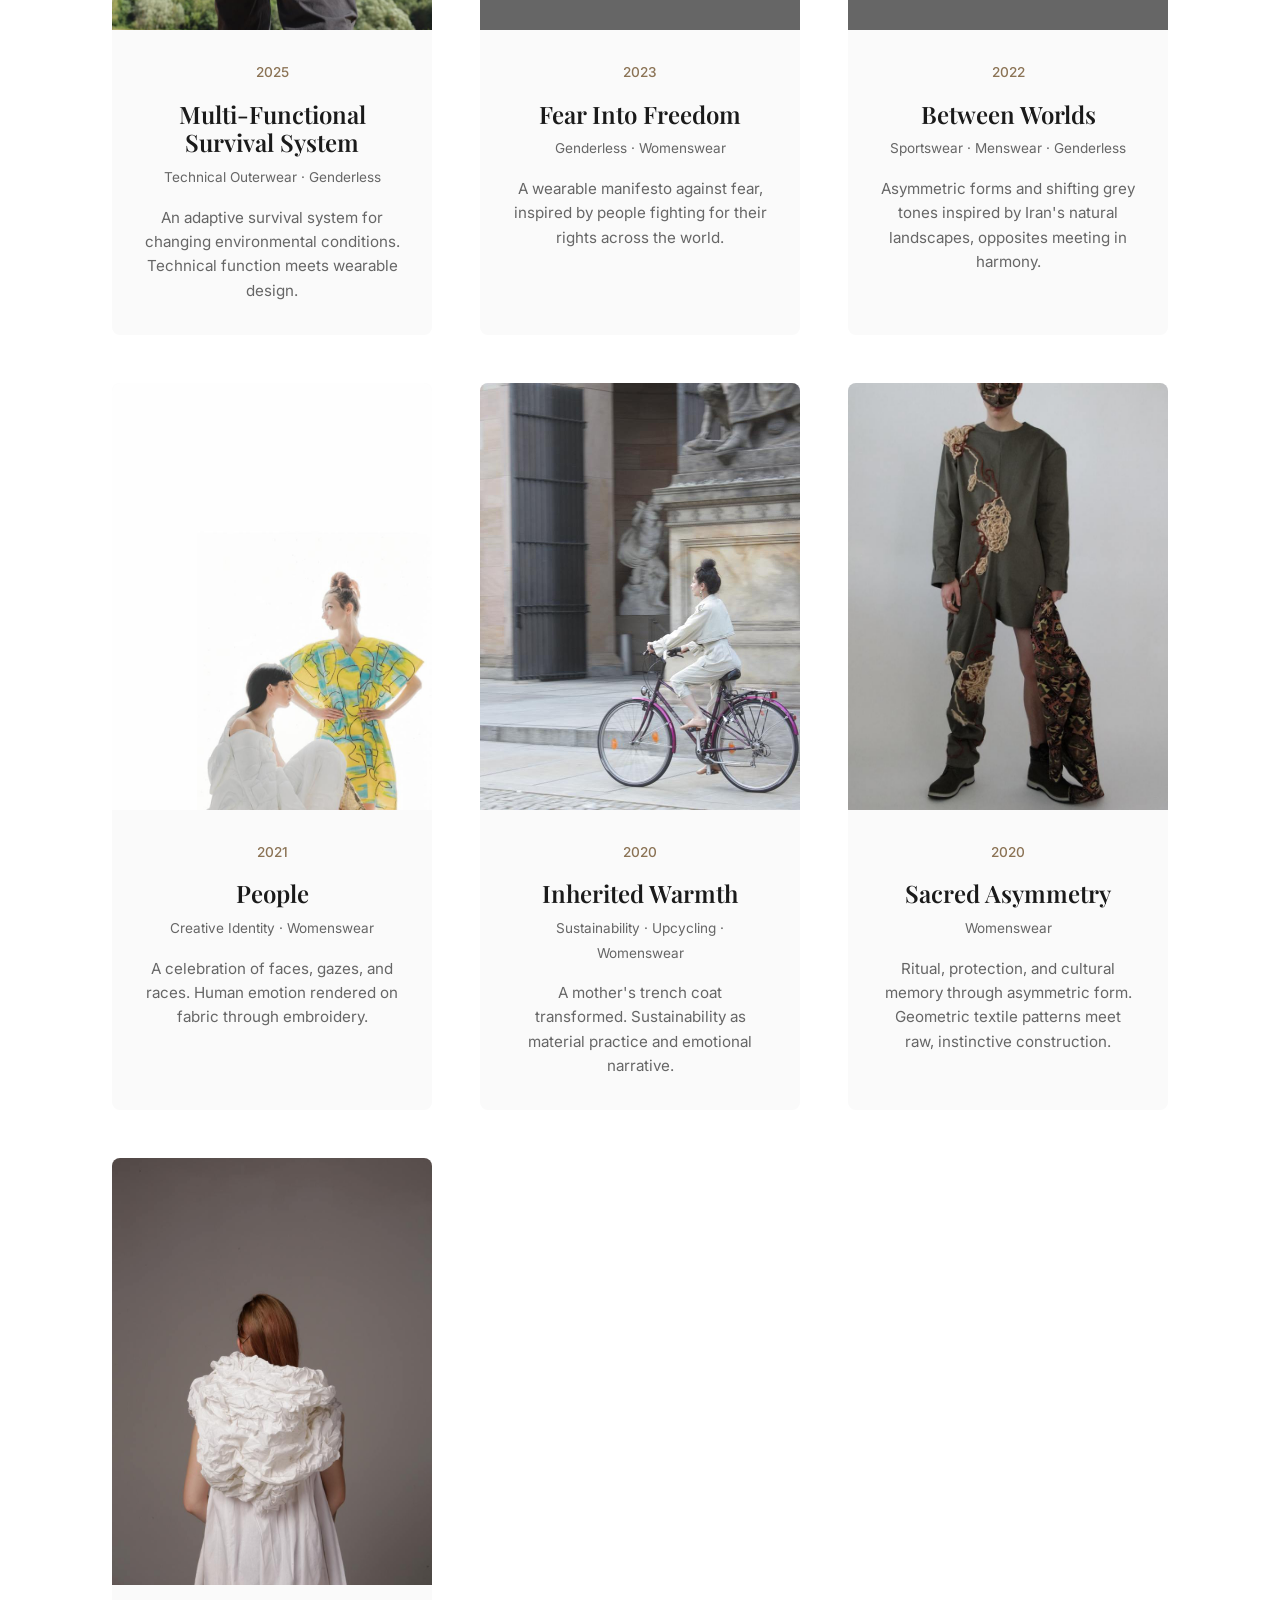
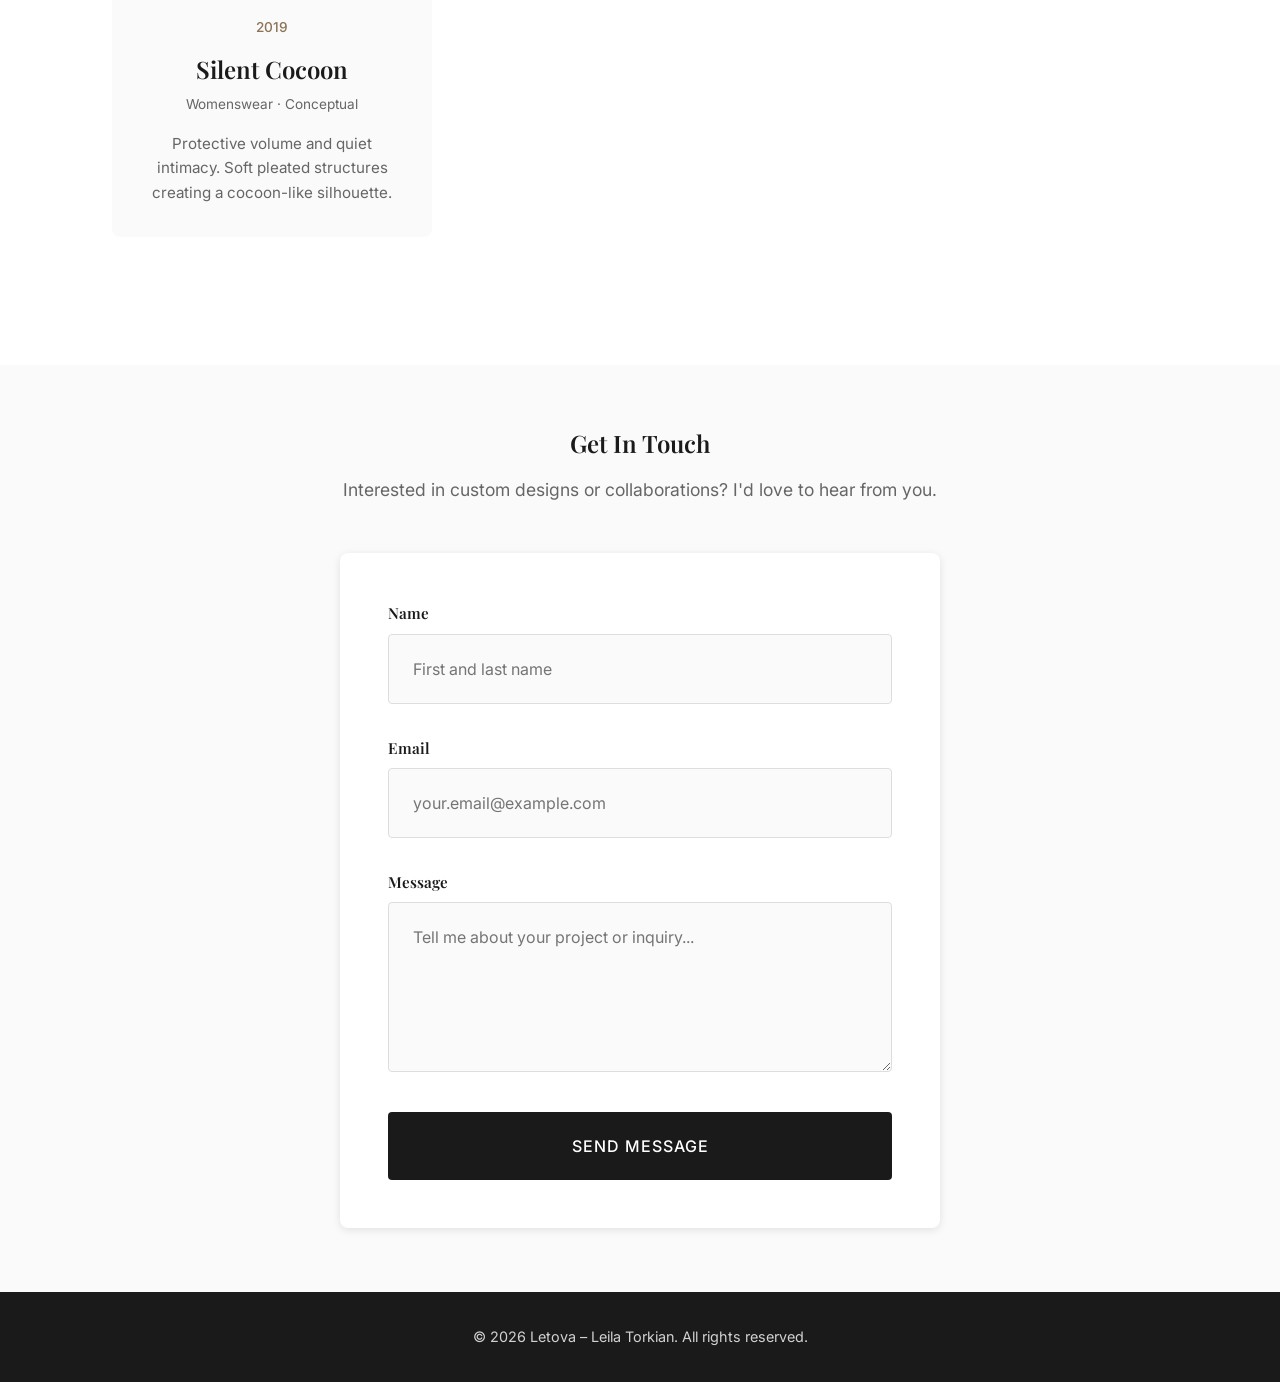
==== commit 8929f584: "Add nested outfit structure to Fear Into Freedom and Between Worlds, remove AI language patterns - I" ====
--- a/index.html
+++ b/index.html
@@ -3,8 +3,8 @@
 <head>
     <meta charset="UTF-8">
     <meta name="viewport" content="width=device-width, initial-scale=1.0">
-    <meta name="description" content="Leila Torkian – Fashion designer portfolio showcasing collections from 2019–2023.">
-    <title>Letova – Leila Torkian Fashion Portfolio</title>
+    <meta name="description" content="Leila Torkian, Fashion designer portfolio showcasing collections from 2019-2025.">
+    <title>Letova, Leila Torkian Fashion Portfolio</title>
     <link rel="stylesheet" href="styles.css">
     <link rel="preconnect" href="https://fonts.googleapis.com">
     <link rel="preconnect" href="https://fonts.gstatic.com" crossorigin>
@@ -34,9 +34,9 @@
             </div>
             <div class="intro-content">
                 <h1 class="intro-name">Leila Torkian</h1>
-                <p class="intro-tagline">Creating timeless elegance through innovative design — with love and care</p>
+                <p class="intro-tagline">Creating timeless elegance through innovative design with love and care</p>
                 <p class="intro-bio">
-                    Let me introduce you to Letova — a brand that embodies elegance and boldness in every stitch.
+                    Let me introduce you to Letova, a brand that embodies elegance and boldness in every stitch.
                 </p>
                 <p class="intro-bio">
                     With a passion for crafting sophisticated pieces, I specialize in designing garments that blend
@@ -44,7 +44,7 @@
                     luxurious fabrics with meticulous attention to detail.
                 </p>
                 <p class="intro-bio">
-                    My work is inspired by the intersection of art, politics, architecture, and the natural world —
+                    My work is inspired by the intersection of art, politics, architecture, and the natural world,
                     resulting in designs that are both contemporary and timeless.
                 </p>
             </div>
@@ -77,7 +77,7 @@
                             <h3 class="collection-card-title">Multi-Functional Survival System</h3>
                             <p class="collection-card-tags">Technical Outerwear · Genderless</p>
                             <p class="collection-card-description">
-                                An adaptive survival system designed for changing environmental conditions — technical function meets wearable design.
+                                An adaptive survival system for changing environmental conditions. Technical function meets wearable design.
                             </p>
                         </div>
                     </article>
@@ -101,7 +101,7 @@
                             <h3 class="collection-card-title">Fear Into Freedom</h3>
                             <p class="collection-card-tags">Genderless · Womenswear</p>
                             <p class="collection-card-description">
-                                A wearable manifesto against fear, inspired by the people's courage in fighting for their rights across the world.
+                                A wearable manifesto against fear, inspired by people fighting for their rights across the world.
                             </p>
                         </div>
                     </article>
@@ -125,7 +125,7 @@
                             <h3 class="collection-card-title">Between Worlds</h3>
                             <p class="collection-card-tags">Sportswear · Menswear · Genderless</p>
                             <p class="collection-card-description">
-                                Asymmetric forms and shifting grey tones inspired by Iran's natural landscapes, where opposites meet in harmony.
+                                Asymmetric forms and shifting grey tones inspired by Iran's natural landscapes, opposites meeting in harmony.
                             </p>
                         </div>
                     </article>
@@ -149,7 +149,7 @@
                             <h3 class="collection-card-title">People</h3>
                             <p class="collection-card-tags">Creative Identity · Womenswear</p>
                             <p class="collection-card-description">
-                                A celebration of faces, gazes, and races — human emotion rendered on fabric through embroidery.
+                                A celebration of faces, gazes, and races. Human emotion rendered on fabric through embroidery.
                             </p>
                         </div>
                     </article>
@@ -173,7 +173,7 @@
                             <h3 class="collection-card-title">Inherited Warmth</h3>
                             <p class="collection-card-tags">Sustainability · Upcycling · Womenswear</p>
                             <p class="collection-card-description">
-                                A mother's trench coat transformed — sustainability as both material practice and emotional narrative.
+                                A mother's trench coat transformed. Sustainability as material practice and emotional narrative.
                             </p>
                         </div>
                     </article>
@@ -197,7 +197,7 @@
                             <h3 class="collection-card-title">Sacred Asymmetry</h3>
                             <p class="collection-card-tags">Womenswear</p>
                             <p class="collection-card-description">
-                                An exploration of ritual, protection, and cultural memory through asymmetric form — where geometric textile patterns meet raw, instinctive construction.
+                                Ritual, protection, and cultural memory through asymmetric form. Geometric textile patterns meet raw, instinctive construction.
                             </p>
                         </div>
                     </article>
@@ -221,7 +221,7 @@
                             <h3 class="collection-card-title">Silent Cocoon</h3>
                             <p class="collection-card-tags">Womenswear · Conceptual</p>
                             <p class="collection-card-description">
-                                An exploration of protective volume and quiet intimacy — soft pleated structures creating a cocoon-like silhouette.
+                                Protective volume and quiet intimacy. Soft pleated structures creating a cocoon-like silhouette.
                             </p>
                         </div>
                     </article>
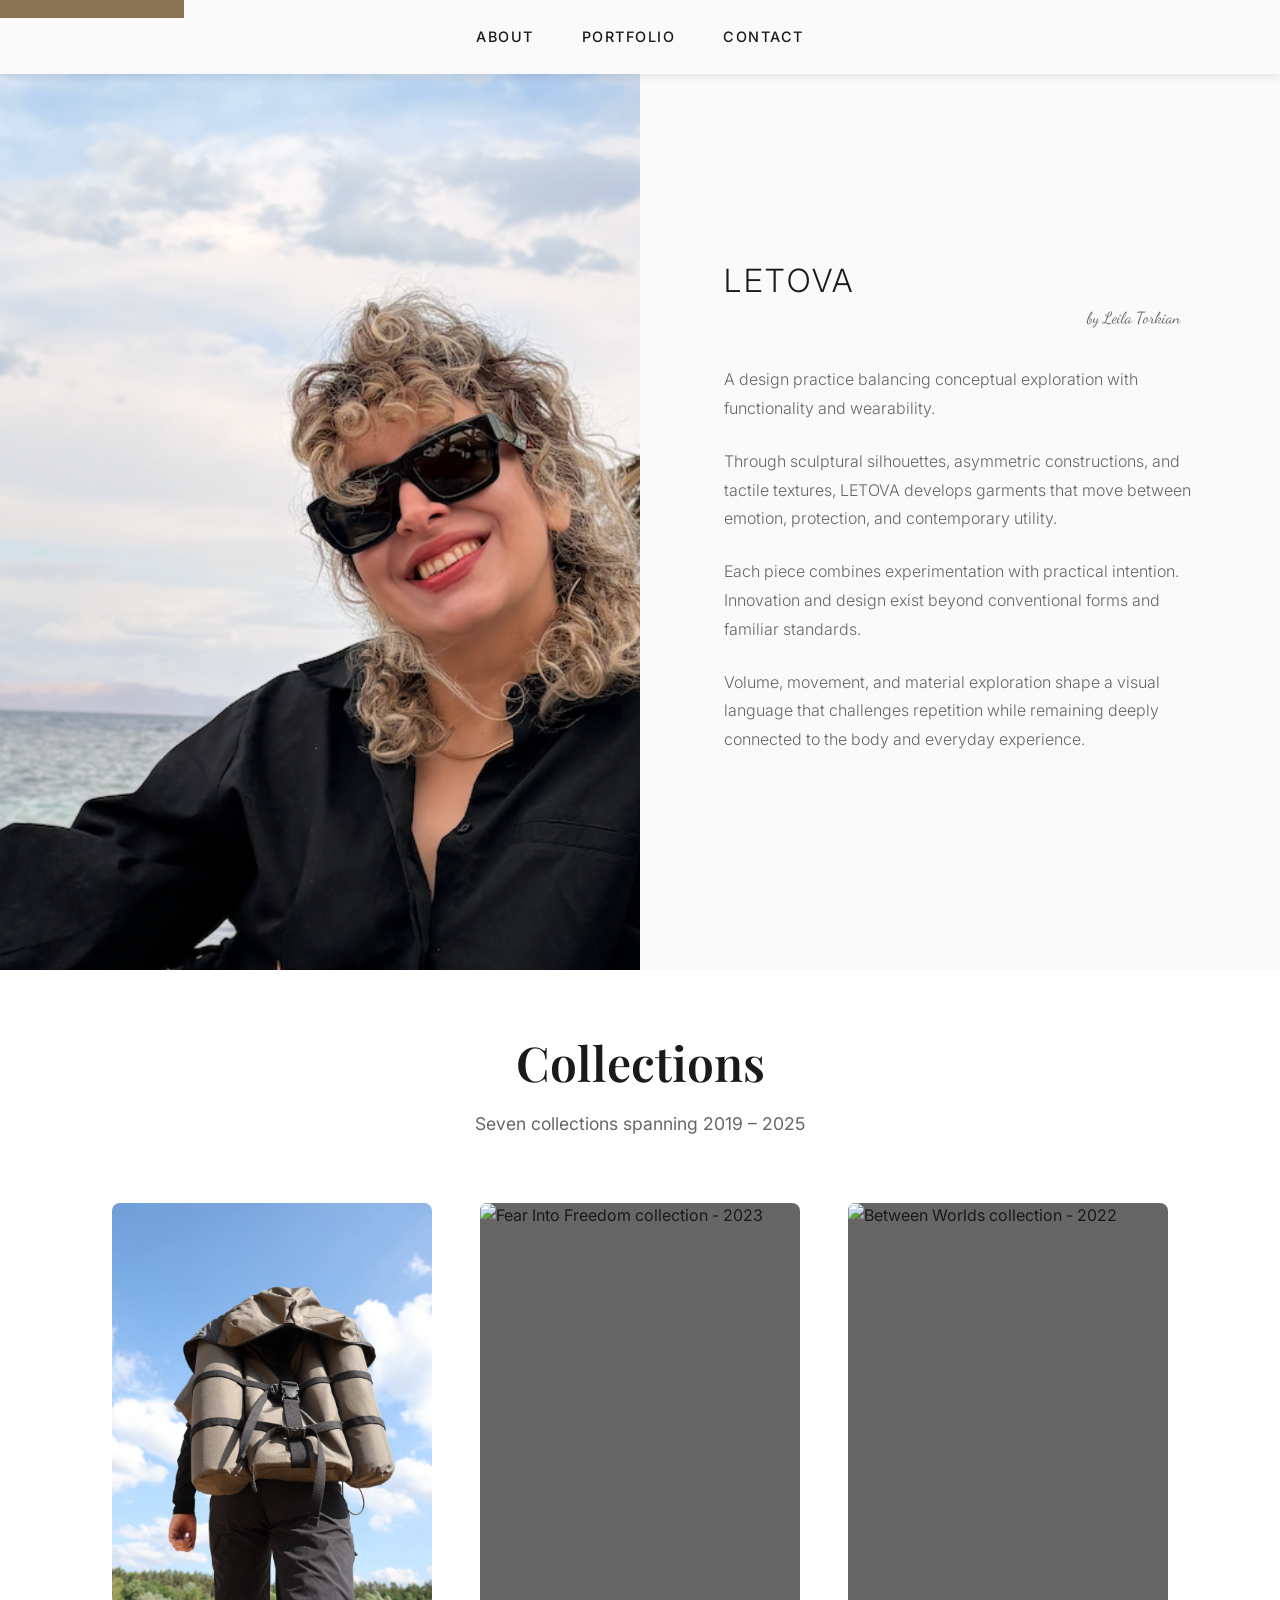
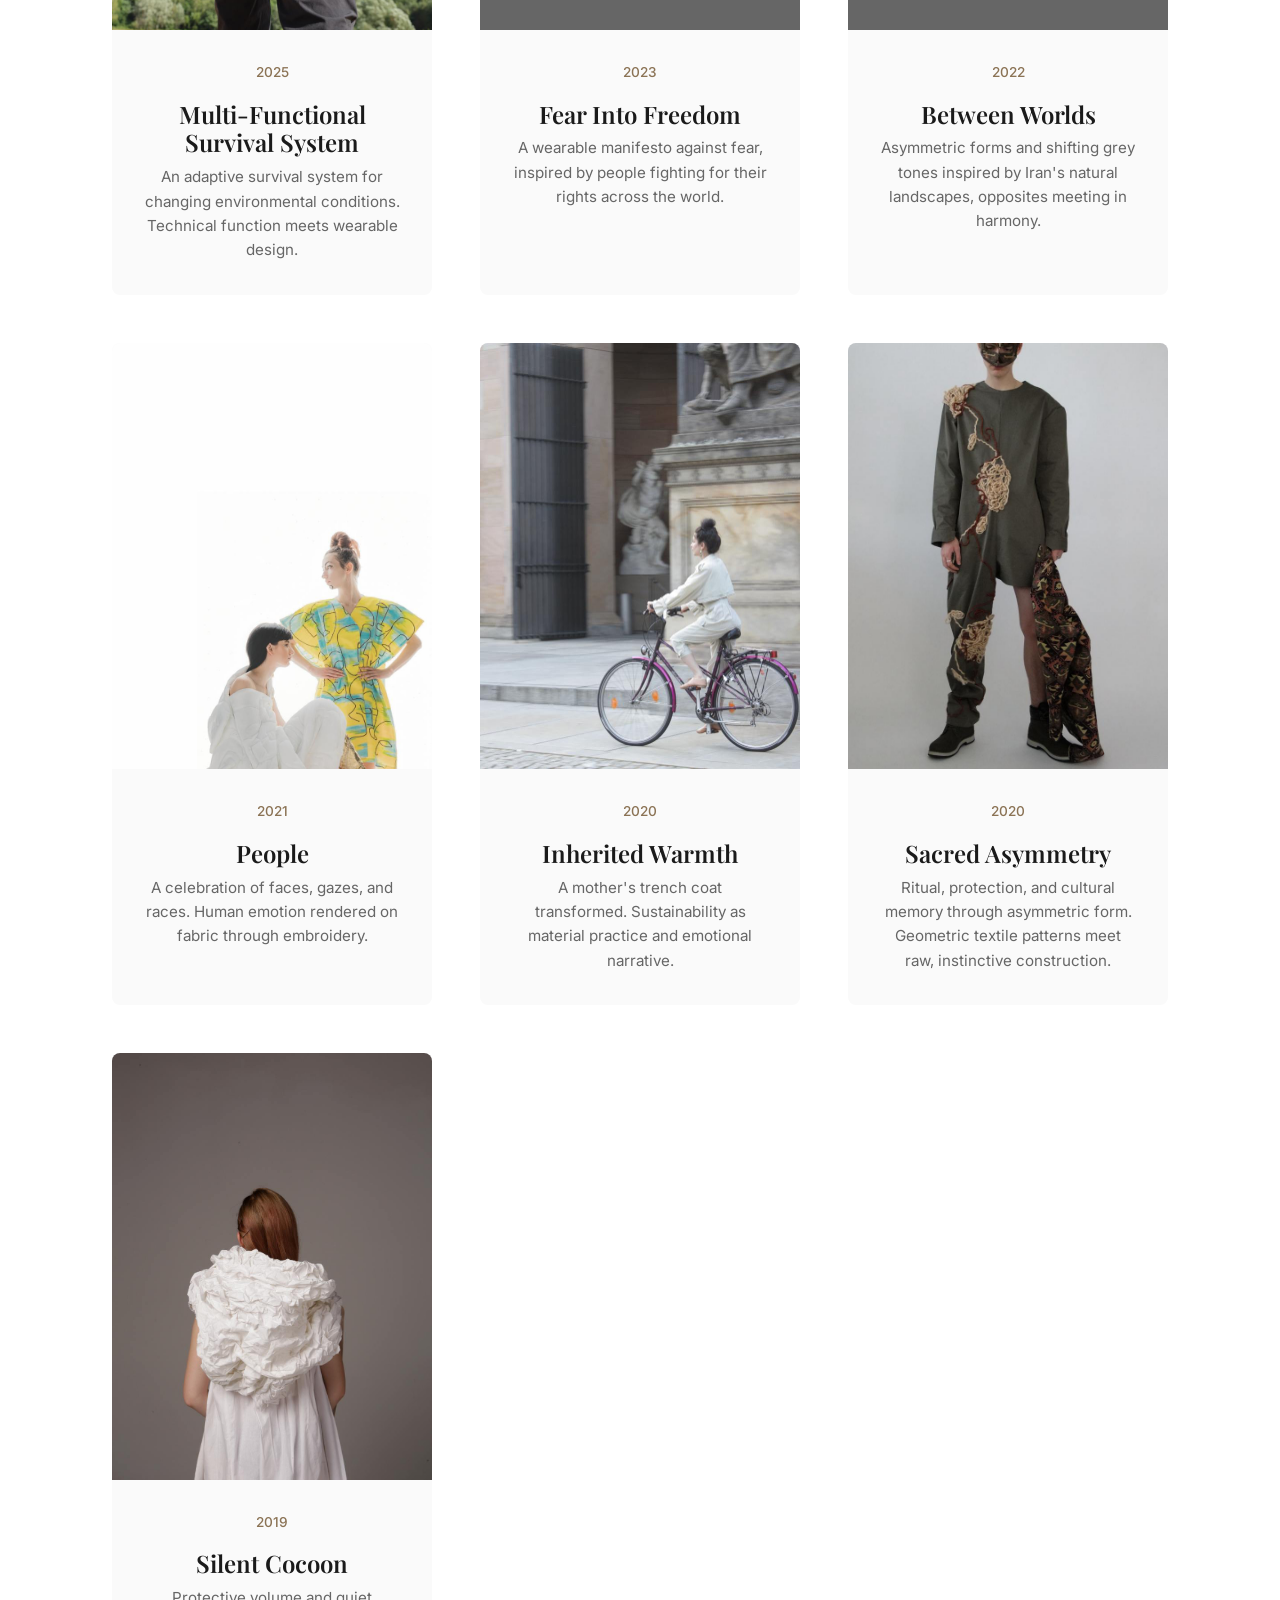
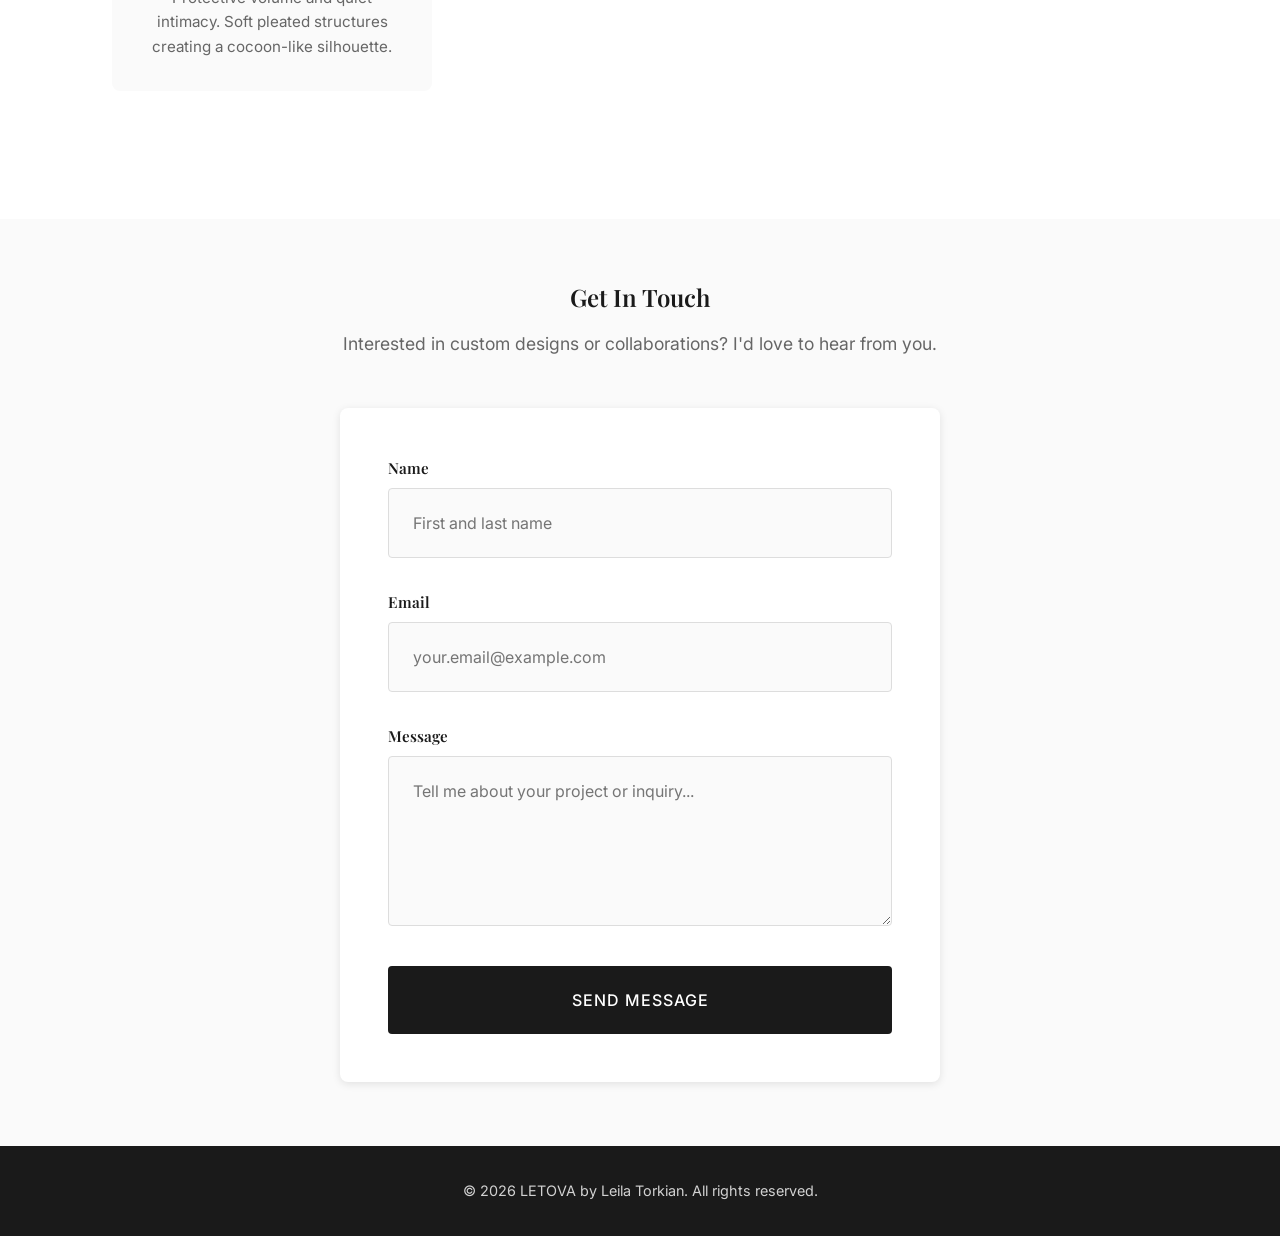
==== commit 350ea6c2: "Update branding and styling, remove collection tags - Changed main title to 'LETOVA' with handwritte" ====
--- a/index.html
+++ b/index.html
@@ -3,12 +3,12 @@
 <head>
     <meta charset="UTF-8">
     <meta name="viewport" content="width=device-width, initial-scale=1.0">
-    <meta name="description" content="Leila Torkian, Fashion designer portfolio showcasing collections from 2019-2025.">
-    <title>Letova, Leila Torkian Fashion Portfolio</title>
+    <meta name="description" content="LETOVA by Leila Torkian, Fashion designer portfolio showcasing collections from 2019-2025.">
+    <title>LETOVA by Leila Torkian, Fashion Portfolio</title>
     <link rel="stylesheet" href="styles.css">
     <link rel="preconnect" href="https://fonts.googleapis.com">
     <link rel="preconnect" href="https://fonts.gstatic.com" crossorigin>
-    <link href="https://fonts.googleapis.com/css2?family=Playfair+Display:ital,wght@0,400;0,600;0,700;1,400&family=Inter:wght@300;400;500&display=swap" rel="stylesheet">
+    <link href="https://fonts.googleapis.com/css2?family=Playfair+Display:ital,wght@0,400;0,600;0,700;1,400&family=Inter:wght@300;400;500&family=Dancing+Script:wght@400;500&display=swap" rel="stylesheet">
 </head>
 <body>
     <a href="#main-content" class="skip-link">Skip to main content</a>
@@ -33,19 +33,21 @@
                      class="intro-image">
             </div>
             <div class="intro-content">
-                <h1 class="intro-name">Leila Torkian</h1>
-                <p class="intro-tagline">Creating timeless elegance through innovative design with love and care</p>
+                <div class="intro-name-wrapper">
+                    <h1 class="intro-name">LETOVA</h1>
+                    <p class="intro-name-subtitle">by Leila Torkian</p>
+                </div>
                 <p class="intro-bio">
-                    Let me introduce you to Letova, a brand that embodies elegance and boldness in every stitch.
+                    A design practice balancing conceptual exploration with functionality and wearability.
                 </p>
                 <p class="intro-bio">
-                    With a passion for crafting sophisticated pieces, I specialize in designing garments that blend
-                    classic silhouettes with modern sensibilities. Each collection tells a unique story, combining
-                    luxurious fabrics with meticulous attention to detail.
+                    Through sculptural silhouettes, asymmetric constructions, and tactile textures, LETOVA develops garments that move between emotion, protection, and contemporary utility.
                 </p>
                 <p class="intro-bio">
-                    My work is inspired by the intersection of art, politics, architecture, and the natural world,
-                    resulting in designs that are both contemporary and timeless.
+                    Each piece combines experimentation with practical intention. Innovation and design exist beyond conventional forms and familiar standards.
+                </p>
+                <p class="intro-bio">
+                    Volume, movement, and material exploration shape a visual language that challenges repetition while remaining deeply connected to the body and everyday experience.
                 </p>
             </div>
         </section>
@@ -75,7 +77,6 @@
                                 <span class="collection-card-year">2025</span>
                             </div>
                             <h3 class="collection-card-title">Multi-Functional Survival System</h3>
-                            <p class="collection-card-tags">Technical Outerwear · Genderless</p>
                             <p class="collection-card-description">
                                 An adaptive survival system for changing environmental conditions. Technical function meets wearable design.
                             </p>
@@ -99,7 +100,6 @@
                                 <span class="collection-card-year">2023</span>
                             </div>
                             <h3 class="collection-card-title">Fear Into Freedom</h3>
-                            <p class="collection-card-tags">Genderless · Womenswear</p>
                             <p class="collection-card-description">
                                 A wearable manifesto against fear, inspired by people fighting for their rights across the world.
                             </p>
@@ -123,7 +123,6 @@
                                 <span class="collection-card-year">2022</span>
                             </div>
                             <h3 class="collection-card-title">Between Worlds</h3>
-                            <p class="collection-card-tags">Sportswear · Menswear · Genderless</p>
                             <p class="collection-card-description">
                                 Asymmetric forms and shifting grey tones inspired by Iran's natural landscapes, opposites meeting in harmony.
                             </p>
@@ -147,7 +146,6 @@
                                 <span class="collection-card-year">2021</span>
                             </div>
                             <h3 class="collection-card-title">People</h3>
-                            <p class="collection-card-tags">Creative Identity · Womenswear</p>
                             <p class="collection-card-description">
                                 A celebration of faces, gazes, and races. Human emotion rendered on fabric through embroidery.
                             </p>
@@ -171,7 +169,6 @@
                                 <span class="collection-card-year">2020</span>
                             </div>
                             <h3 class="collection-card-title">Inherited Warmth</h3>
-                            <p class="collection-card-tags">Sustainability · Upcycling · Womenswear</p>
                             <p class="collection-card-description">
                                 A mother's trench coat transformed. Sustainability as material practice and emotional narrative.
                             </p>
@@ -195,7 +192,6 @@
                                 <span class="collection-card-year">2020</span>
                             </div>
                             <h3 class="collection-card-title">Sacred Asymmetry</h3>
-                            <p class="collection-card-tags">Womenswear</p>
                             <p class="collection-card-description">
                                 Ritual, protection, and cultural memory through asymmetric form. Geometric textile patterns meet raw, instinctive construction.
                             </p>
@@ -219,7 +215,6 @@
                                 <span class="collection-card-year">2019</span>
                             </div>
                             <h3 class="collection-card-title">Silent Cocoon</h3>
-                            <p class="collection-card-tags">Womenswear · Conceptual</p>
                             <p class="collection-card-description">
                                 Protective volume and quiet intimacy. Soft pleated structures creating a cocoon-like silhouette.
                             </p>
@@ -279,7 +274,7 @@
     </main>
 
     <footer class="footer">
-        <p class="footer-text">&copy; 2026 Letova – Leila Torkian. All rights reserved.</p>
+        <p class="footer-text">&copy; 2026 LETOVA by Leila Torkian. All rights reserved.</p>
     </footer>
 
     <!-- Collection Modal -->
--- a/styles.css
+++ b/styles.css
@@ -201,10 +201,30 @@
     margin: 0 auto;
 }
 
+.intro-name-wrapper {
+    position: relative;
+    margin-bottom: var(--spacing-lg);
+}
+
 .intro-name {
-    font-weight: 700;
-    margin-bottom: var(--spacing-sm);
+    font-family: var(--font-body);
+    font-size: 2rem;
+    font-weight: 300;
+    letter-spacing: 0.1em;
+    text-transform: uppercase;
+    margin-bottom: 0;
     color: var(--color-text-primary);
+}
+
+.intro-name-subtitle {
+    font-family: 'Dancing Script', cursive;
+    font-size: 1rem;
+    font-weight: 400;
+    color: var(--color-text-secondary);
+    text-align: right;
+    margin: 0;
+    padding-right: 1rem;
+    margin-top: 0.25rem;
 }
 
 .intro-tagline {
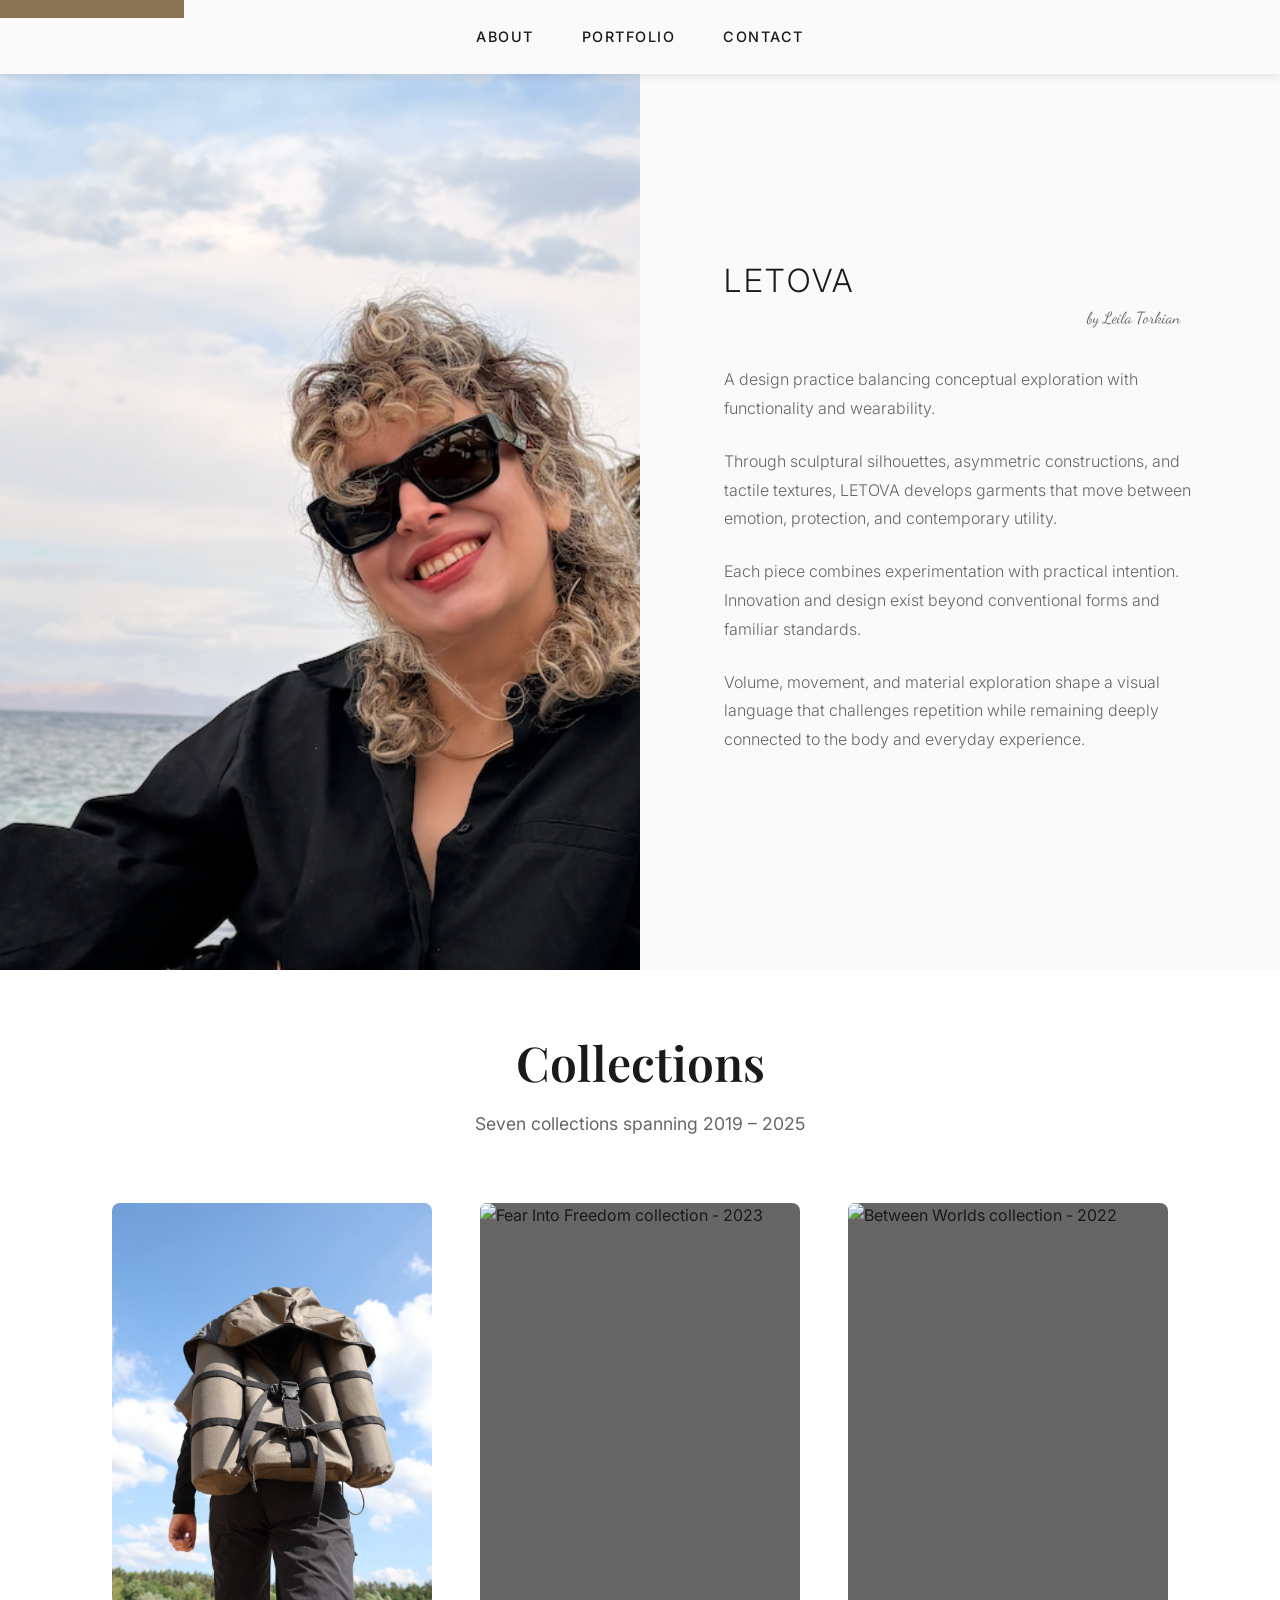
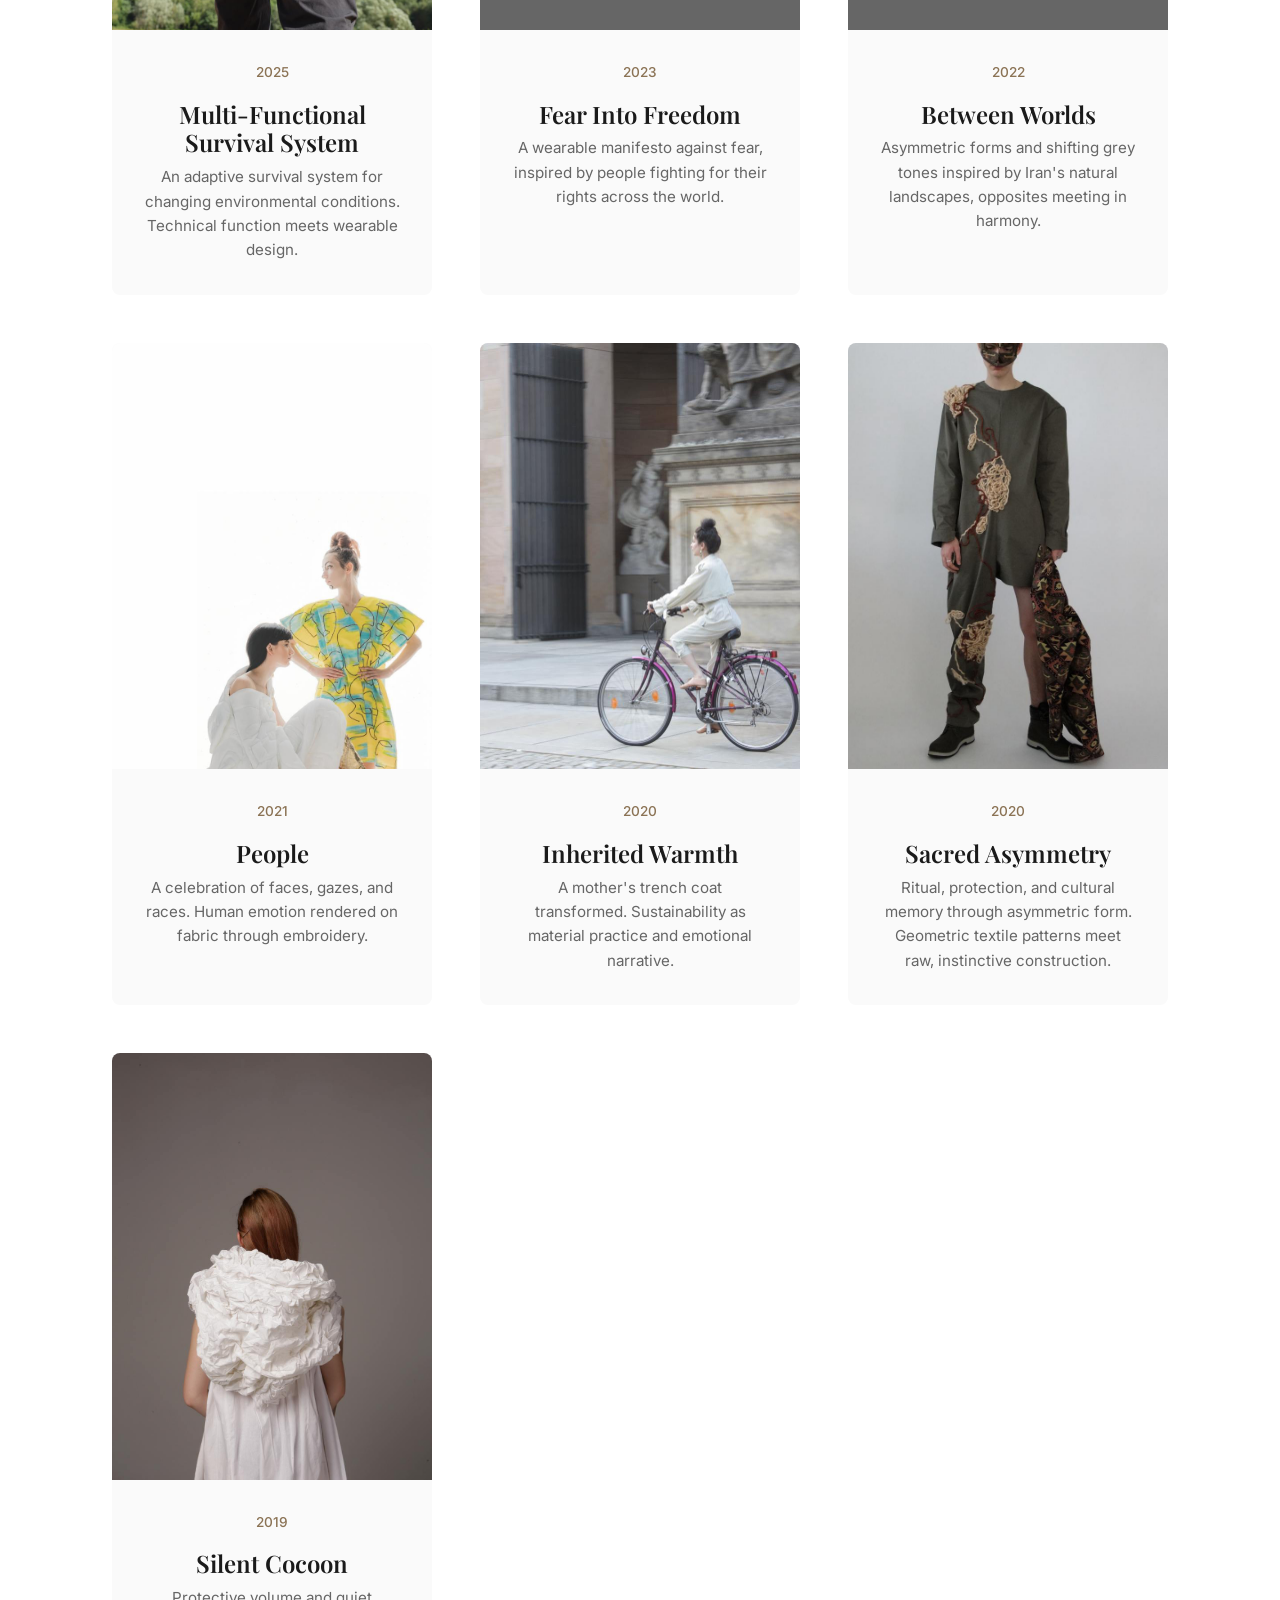
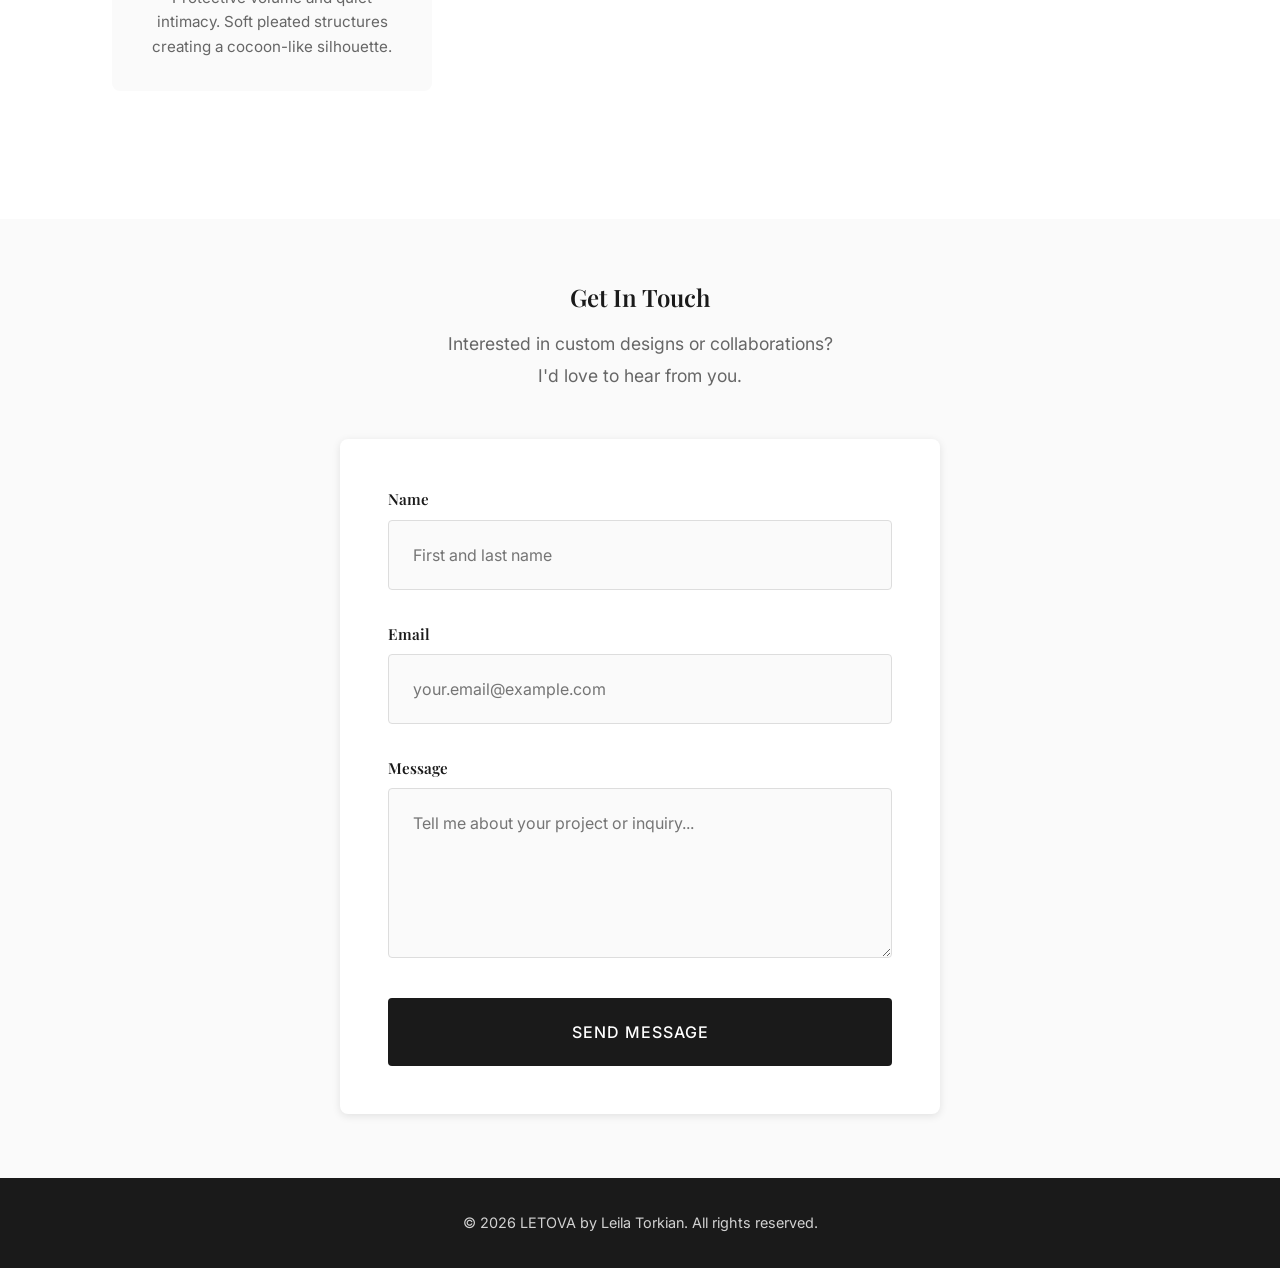
==== commit 30e12260: "Break contact text into two lines - Split contact intro into two lines for better readability - Firs" ====
--- a/index.html
+++ b/index.html
@@ -230,7 +230,8 @@
             <div class="container">
                 <h3 class="section-title">Get In Touch</h3>
                 <p class="contact-text">
-                    Interested in custom designs or collaborations? I'd love to hear from you.
+                    Interested in custom designs or collaborations?<br>
+                    I'd love to hear from you.
                 </p>
                 
                 <div class="contact-content">
@@ -284,7 +285,6 @@
             
             <div class="collection-modal-header">
                 <h2 id="collection-modal-title" class="collection-modal-title"></h2>
-                <p id="collection-modal-tags" class="collection-modal-tags"></p>
                 <p id="collection-modal-description" class="collection-modal-description"></p>
             </div>
 
--- a/styles.css
+++ b/styles.css
@@ -761,7 +761,7 @@
     color: var(--color-text-secondary);
     font-size: 1.1rem;
     margin-bottom: var(--spacing-xl);
-    max-width: 600px;
+    max-width: 900px;
     margin-left: auto;
     margin-right: auto;
 }
